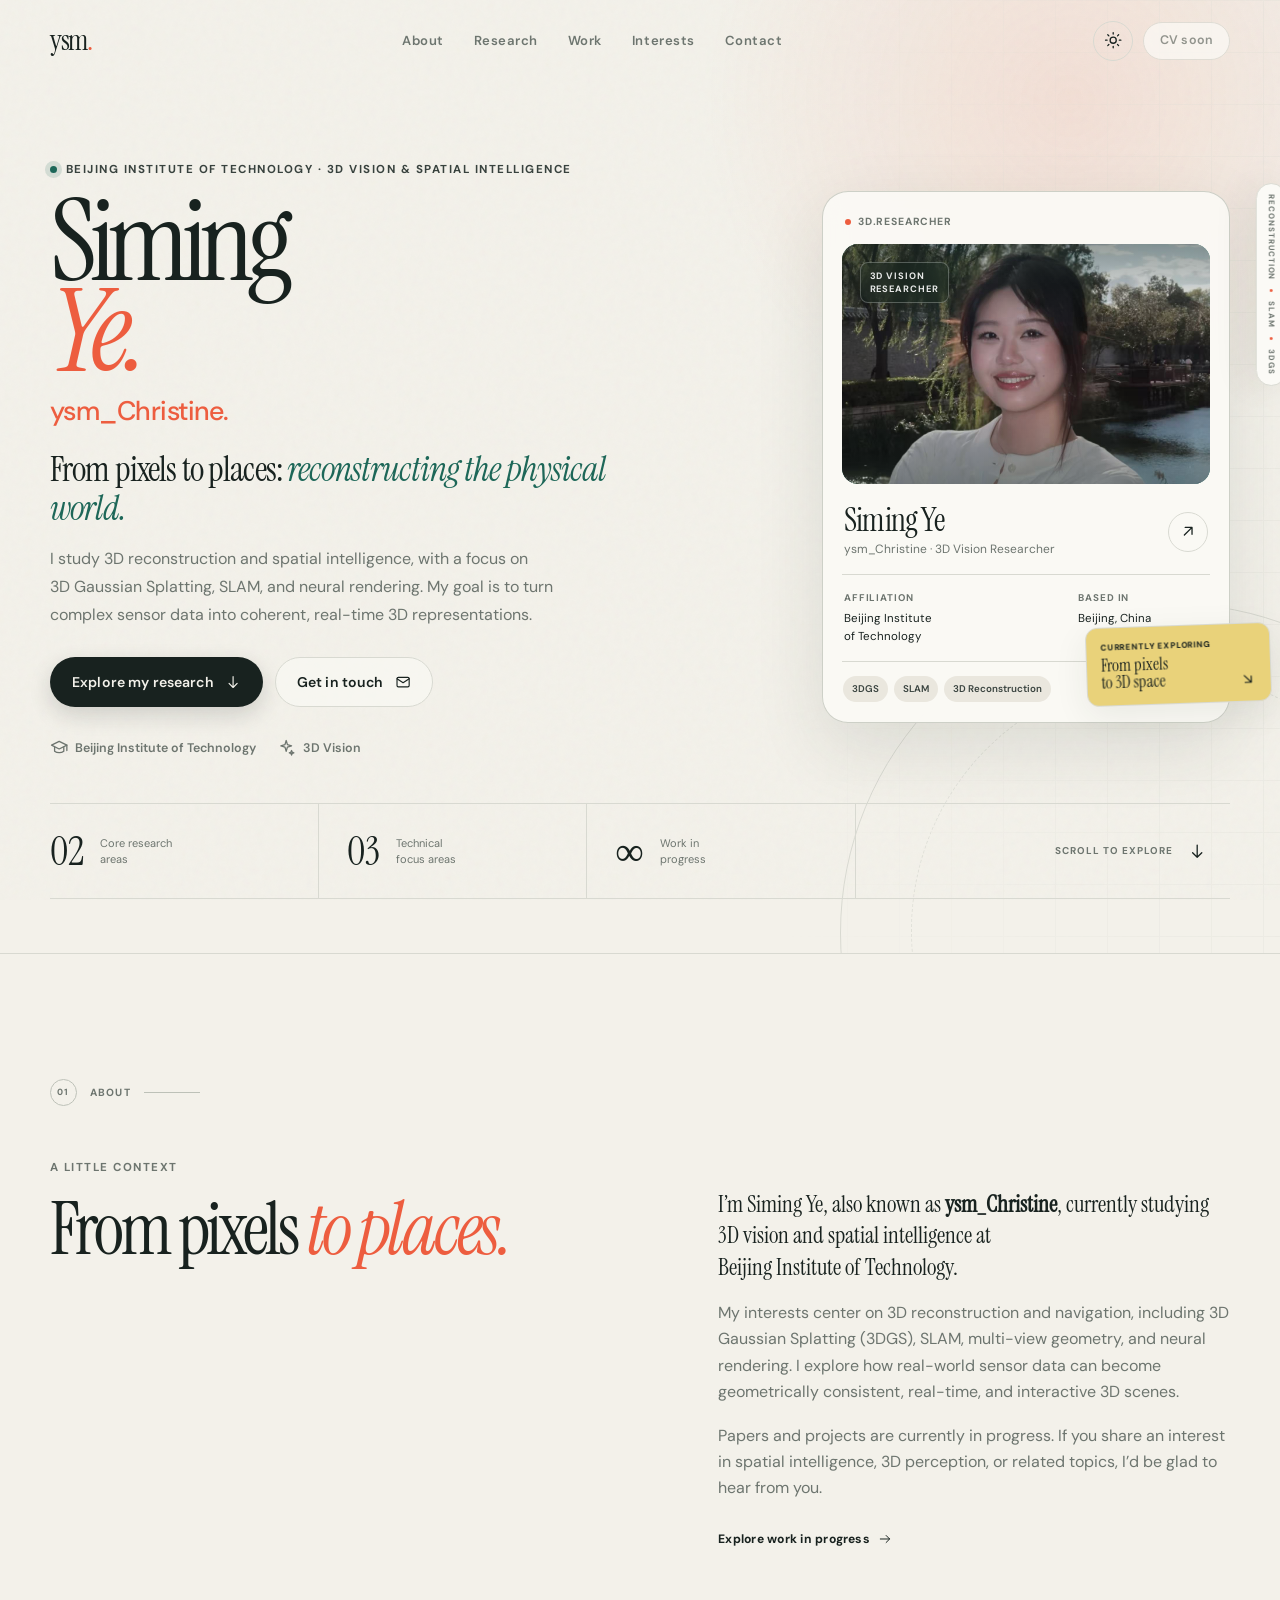
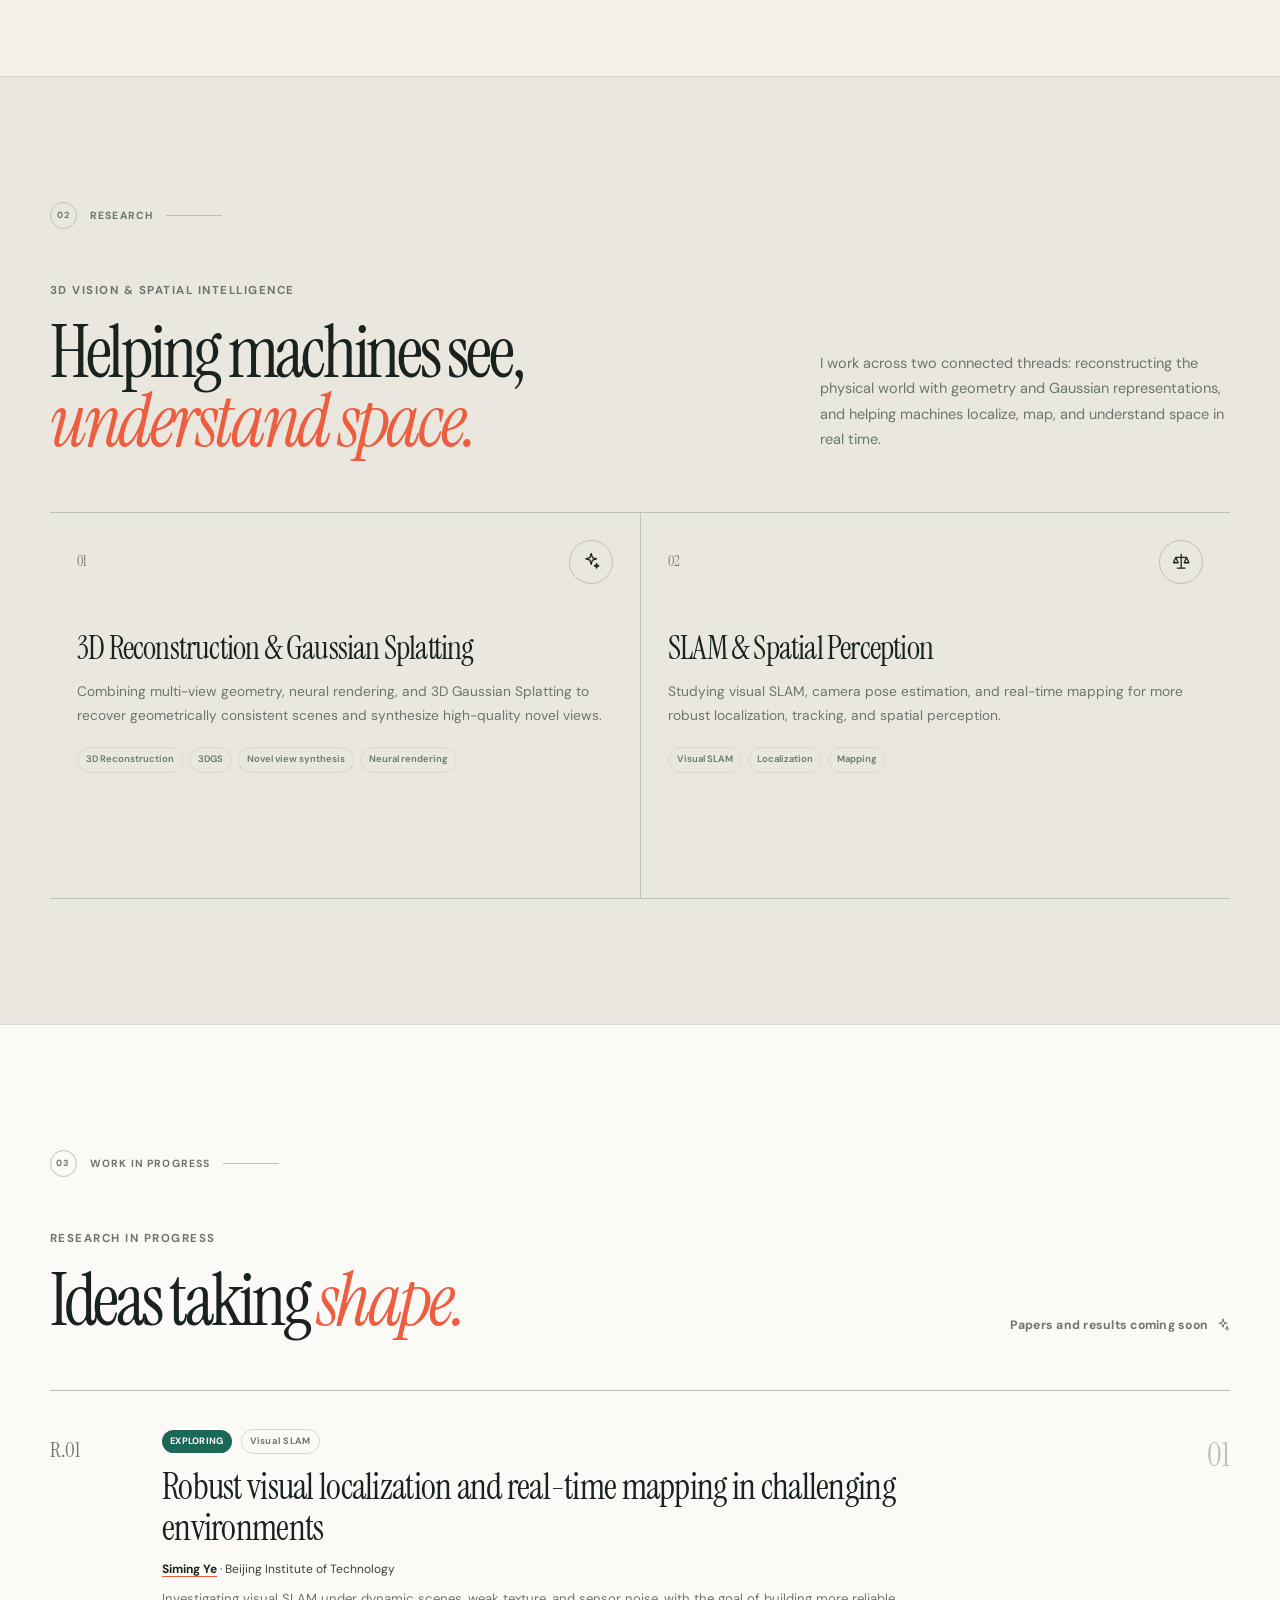
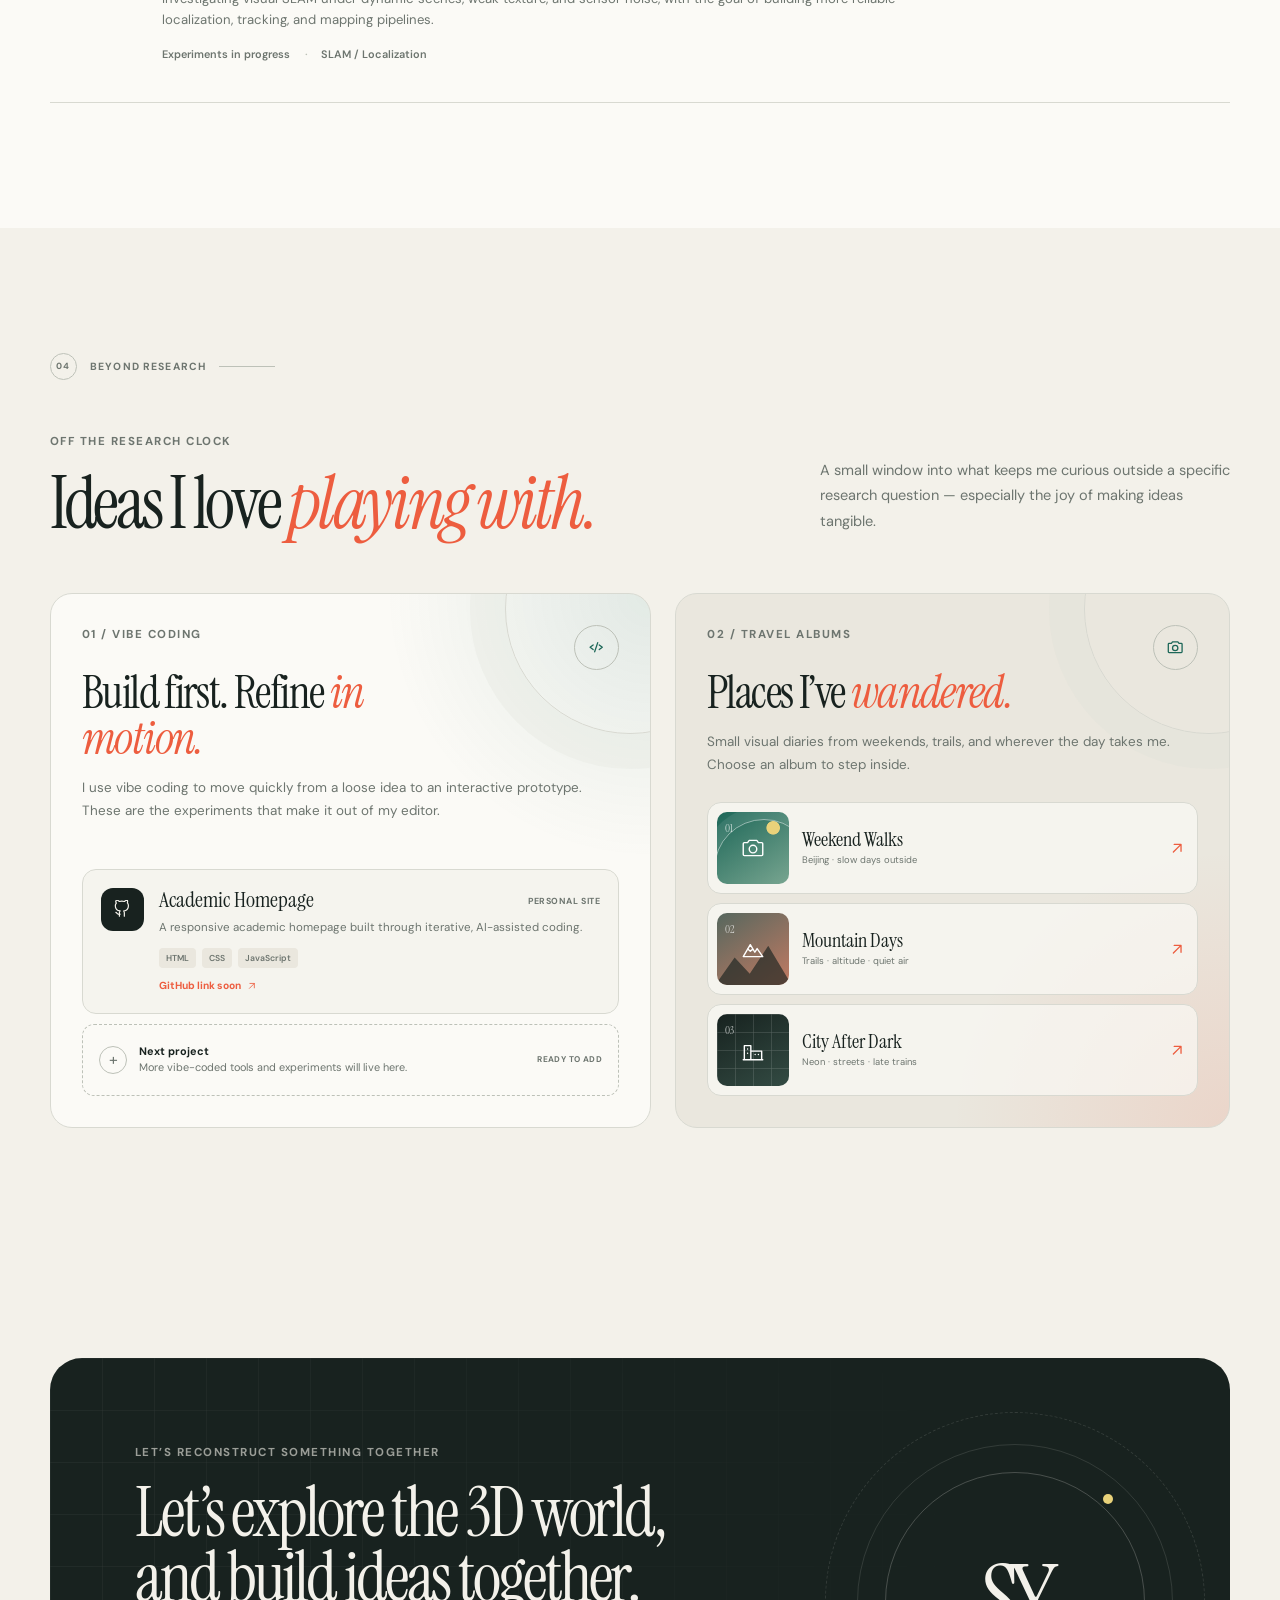
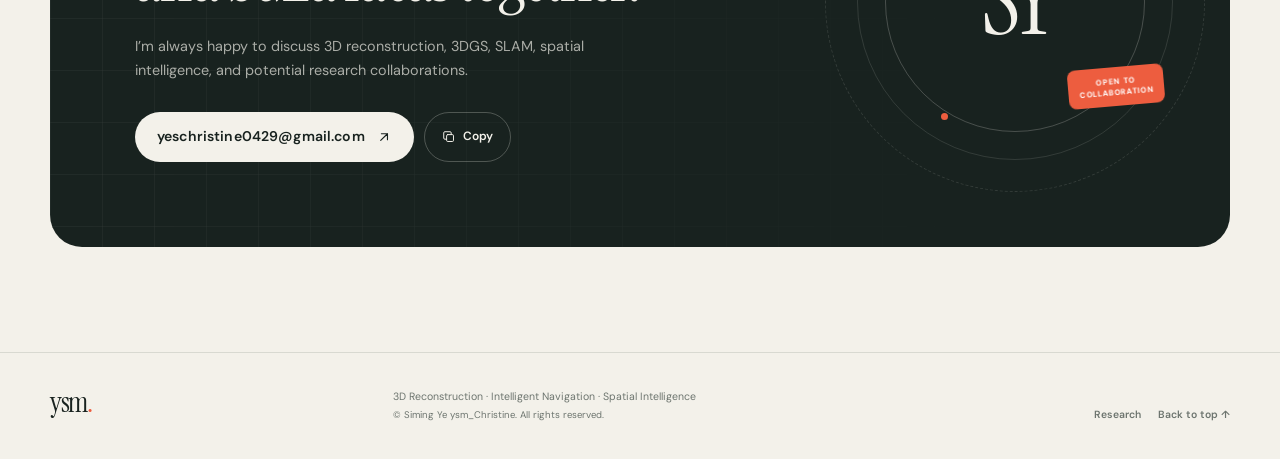
==== index.html @ 1ee7701d "Add files via upload Initial academic homepage" ====
<!doctype html>
<html lang="en">
  <head>
    <meta charset="UTF-8" />
    <meta name="viewport" content="width=device-width, initial-scale=1.0" />
    <meta
      name="description"
      content="Siming Ye (ysm_Christine) is a researcher at Beijing Institute of Technology working on 3D reconstruction, 3D Gaussian Splatting, SLAM, and spatial intelligence."
    />
    <meta name="theme-color" content="#f3f1ea" />
    <title>Siming Ye — 3D Reconstruction · 3DGS · SLAM</title>

    <link rel="icon" href="favicon.svg" type="image/svg+xml" />
    <link rel="preconnect" href="https://fonts.googleapis.com" />
    <link rel="preconnect" href="https://fonts.gstatic.com" crossorigin />
    <link
      href="https://fonts.googleapis.com/css2?family=DM+Sans:wght@400;500;600;700&family=Instrument+Serif:ital@0;1&display=swap"
      rel="stylesheet"
    />
    <link rel="stylesheet" href="styles.css?v=17" />

    <script>
      (() => {
        document.documentElement.classList.add("js");
        const saved = localStorage.getItem("theme");
        const preferred = window.matchMedia("(prefers-color-scheme: dark)").matches ? "dark" : "light";
        document.documentElement.dataset.theme = saved || preferred;
      })();
    </script>
  </head>

  <body>
    <a class="skip-link" href="#main">Skip to content</a>

    <header class="site-header" data-header>
      <div class="container nav-wrap">
        <a class="wordmark" href="#top" aria-label="Siming Ye, back to top">
          <span>ysm</span><i>.</i>
        </a>

        <nav class="site-nav" id="site-nav" aria-label="Primary navigation">
          <a href="#about">About</a>
          <a href="#research">Research</a>
          <a href="#publications">Work</a>
          <a href="#projects">Interests</a>
          <a href="#contact">Contact</a>
        </nav>

        <div class="nav-actions">
          <button class="icon-button theme-toggle" type="button" aria-label="Switch to dark mode" title="Toggle color theme">
            <svg class="icon sun-icon" aria-hidden="true"><use href="#icon-sun"></use></svg>
            <svg class="icon moon-icon" aria-hidden="true"><use href="#icon-moon"></use></svg>
          </button>
          <span class="button button-small cv-button is-disabled" title="CV will be available soon">
            CV soon
          </span>
          <button
            class="icon-button menu-toggle"
            type="button"
            aria-label="Open menu"
            aria-expanded="false"
            aria-controls="site-nav"
          >
            <svg class="icon menu-icon" aria-hidden="true"><use href="#icon-menu"></use></svg>
            <svg class="icon close-icon" aria-hidden="true"><use href="#icon-close"></use></svg>
          </button>
        </div>
      </div>
    </header>

    <main id="main">
      <section class="hero" id="top">
        <div class="hero-orbit hero-orbit-one" aria-hidden="true"></div>
        <div class="hero-orbit hero-orbit-two" aria-hidden="true"></div>

        <div class="container hero-grid">
          <div class="hero-copy">
            <p class="eyebrow hero-eyebrow">
              <span class="status-dot" aria-hidden="true"></span>
              Beijing Institute of Technology · 3D Vision & Spatial Intelligence
            </p>

            <h1 class="hero-title">
              <span>Siming</span>
              <em>Ye.</em>
              <span class="hero-handle">ysm_Christine.</span>
            </h1>

            <p class="hero-tagline">
              From pixels to places: <em>reconstructing the physical world.</em>
            </p>

            <p class="hero-intro">
              I study 3D reconstruction and spatial intelligence, with a focus on
              <span class="no-break">3D Gaussian Splatting</span>, SLAM, and neural rendering.
              My goal is to turn complex sensor data into coherent, real-time 3D representations.
            </p>

            <div class="hero-actions">
              <a class="button button-primary" href="#research">
                Explore my research
                <svg class="icon" aria-hidden="true"><use href="#icon-arrow-down"></use></svg>
              </a>
              <a class="button button-secondary" href="#contact">
                Get in touch
                <svg class="icon" aria-hidden="true"><use href="#icon-mail"></use></svg>
              </a>
            </div>

            <div class="social-row" aria-label="Affiliation and research focus">
              <span class="social-note">
                <svg class="icon" aria-hidden="true"><use href="#icon-scholar"></use></svg>
                Beijing Institute of Technology
              </span>
              <span class="social-note">
                <svg class="icon" aria-hidden="true"><use href="#icon-spark"></use></svg>
                3D Vision
              </span>
            </div>
          </div>

          <div class="profile-stage" data-tilt>
            <div class="profile-card">
              <div class="card-topline">
                <span><i class="live-dot"></i> 3d.researcher</span>
              </div>

              <div class="portrait portrait-photo">
                <img src="assets/ysming-profile.jpg" alt="Portrait of Siming Ye" width="1280" height="1280" />
                <span class="portrait-note">3D vision<br />researcher</span>
              </div>

              <div class="profile-name">
                <div>
                  <h2>Siming Ye</h2>
                  <p>ysm_Christine · 3D Vision Researcher</p>
                </div>
                <a class="round-link" href="#contact" aria-label="Go to the contact section">
                  <svg class="icon" aria-hidden="true"><use href="#icon-arrow-up-right"></use></svg>
                </a>
              </div>

              <dl class="profile-details">
                <div>
                  <dt>Affiliation</dt>
                  <dd>Beijing Institute<br />of Technology</dd>
                </div>
                <div>
                  <dt>Based in</dt>
                  <dd>Beijing, China</dd>
                </div>
              </dl>

              <div class="profile-tags" aria-label="Research interests">
                <span>3DGS</span>
                <span>SLAM</span>
                <span>3D Reconstruction</span>
              </div>
            </div>

            <div class="profile-decoration" aria-hidden="true">
              <span>RECONSTRUCTION</span>
              <i></i>
              <span>SLAM</span>
              <i></i>
              <span>3DGS</span>
            </div>

            <div class="floating-note" aria-hidden="true">
              <span>Currently exploring</span>
              <strong>From pixels<br />to 3D space</strong>
              <svg class="icon"><use href="#icon-arrow-down-right"></use></svg>
            </div>
          </div>
        </div>

        <div class="container stats-wrap reveal">
          <div class="stats">
            <div class="stat">
              <strong>02</strong>
              <span>Core research<br />areas</span>
            </div>
            <div class="stat">
              <strong>03</strong>
              <span>Technical<br />focus areas</span>
            </div>
            <div class="stat">
              <strong>∞</strong>
              <span>Work in<br />progress</span>
            </div>
            <div class="stat stat-scroll">
              <span>Scroll to explore</span>
              <svg class="icon" aria-hidden="true"><use href="#icon-arrow-down"></use></svg>
            </div>
          </div>
        </div>
      </section>

      <section class="section about-section" id="about">
        <div class="container">
          <div class="section-kicker reveal">
            <span>01</span>
            <span>About</span>
          </div>

          <div class="about-grid">
            <div class="about-heading reveal">
              <p class="eyebrow">A little context</p>
              <h2>
                From pixels
                <em>to places.</em>
              </h2>
            </div>

            <div class="about-copy reveal">
              <p class="lead">
                I’m Siming Ye, also known as <strong>ysm_Christine</strong>, currently studying
                3D vision and spatial intelligence at <span class="no-break">Beijing Institute of Technology</span>.
              </p>
              <p>
                My interests center on 3D reconstruction and navigation, including 3D Gaussian
                Splatting (3DGS), SLAM, multi-view geometry, and neural rendering. I explore how
                real-world sensor data can become geometrically consistent, real-time, and
                interactive 3D scenes.
              </p>
              <p>
                Papers and projects are currently in progress. If you share an interest in spatial
                intelligence, 3D perception, or related topics, I’d be glad to hear from you.
              </p>
              <a class="text-link" href="#publications">
                Explore work in progress
                <svg class="icon" aria-hidden="true"><use href="#icon-arrow-right"></use></svg>
              </a>
            </div>
          </div>
        </div>
      </section>

      <section class="section research-section" id="research">
        <div class="container">
          <div class="section-kicker reveal">
            <span>02</span>
            <span>Research</span>
          </div>

          <div class="section-heading reveal">
            <div>
              <p class="eyebrow">3D vision & spatial intelligence</p>
              <h2>Helping machines see, <em>understand space.</em></h2>
            </div>
            <p>
              I work across two connected threads: reconstructing the physical world with
              geometry and Gaussian representations, and helping machines localize, map, and
              understand space in real time.
            </p>
          </div>

          <div class="research-grid">
            <article class="research-card reveal">
              <div class="research-card-top">
                <span class="research-index">01</span>
                <span class="card-icon">
                  <svg class="icon" aria-hidden="true"><use href="#icon-spark"></use></svg>
                </span>
              </div>
              <h3>3D Reconstruction & Gaussian Splatting</h3>
              <p>
                Combining multi-view geometry, neural rendering, and 3D Gaussian Splatting to
                recover geometrically consistent scenes and synthesize high-quality novel views.
              </p>
              <ul class="topic-list">
                <li>3D Reconstruction</li>
                <li>3DGS</li>
                <li>Novel view synthesis</li>
                <li>Neural rendering</li>
              </ul>
              <a href="#publications" class="card-arrow" aria-label="View reconstruction research in progress">
                <svg class="icon" aria-hidden="true"><use href="#icon-arrow-up-right"></use></svg>
              </a>
            </article>

            <article class="research-card reveal">
              <div class="research-card-top">
                <span class="research-index">02</span>
                <span class="card-icon">
                  <svg class="icon" aria-hidden="true"><use href="#icon-scale"></use></svg>
                </span>
              </div>
              <h3>SLAM & Spatial Perception</h3>
              <p>
                Studying visual SLAM, camera pose estimation, and real-time mapping for more
                robust localization, tracking, and spatial perception.
              </p>
              <ul class="topic-list">
                <li>Visual SLAM</li>
                <li>Localization</li>
                <li>Mapping</li>
              </ul>
              <a href="#publications" class="card-arrow" aria-label="View SLAM research in progress">
                <svg class="icon" aria-hidden="true"><use href="#icon-arrow-up-right"></use></svg>
              </a>
            </article>

          </div>
        </div>
      </section>

      <section class="section publication-section" id="publications">
        <div class="container">
          <div class="section-kicker reveal">
            <span>03</span>
            <span>Work in progress</span>
          </div>

          <div class="section-heading align-end reveal">
            <div>
              <p class="eyebrow">Research in progress</p>
              <h2>Ideas taking <em>shape.</em></h2>
            </div>
            <span class="text-link is-pending">
              Papers and results coming soon
              <svg class="icon" aria-hidden="true"><use href="#icon-spark"></use></svg>
            </span>
          </div>

          <div class="publication-list">
            <article class="publication reveal">
              <div class="pub-year">R.01</div>
              <div class="pub-body">
                <div class="pub-topline">
                  <span class="pub-venue">EXPLORING</span>
                  <span class="pub-type">Visual SLAM</span>
                </div>
                <h3>Robust visual localization and real-time mapping in challenging environments</h3>
                <p class="pub-authors">
                  <strong>Siming Ye</strong> · Beijing Institute of Technology
                </p>
                <p class="pub-summary">
                  Investigating visual SLAM under dynamic scenes, weak texture, and sensor noise,
                  with the goal of building more reliable localization, tracking, and mapping
                  pipelines.
                </p>
                <div class="pub-links">
                  <span>Experiments in progress</span>
                  <span>SLAM / Localization</span>
                </div>
              </div>
              <div class="pub-number">01</div>
            </article>
          </div>
        </div>
      </section>

      <section class="section projects-section" id="projects">
        <div class="container">
          <div class="section-kicker reveal">
            <span>04</span>
            <span>Beyond research</span>
          </div>

          <div class="section-heading reveal">
            <div>
              <p class="eyebrow">Off the research clock</p>
              <h2>Ideas I love <em>playing with.</em></h2>
            </div>
            <p>
              A small window into what keeps me curious outside a specific research question —
              especially the joy of making ideas tangible.
            </p>
          </div>

          <div class="interests-showcase">
            <section class="interest-panel vibe-panel reveal" aria-labelledby="vibe-title">
              <div class="interest-panel-head">
                <div>
                  <p class="eyebrow">01 / Vibe coding</p>
                  <h3 id="vibe-title">Build first. Refine <em>in motion.</em></h3>
                </div>
                <span class="panel-icon">
                  <svg class="icon" aria-hidden="true"><use href="#icon-code"></use></svg>
                </span>
              </div>
              <p class="interest-panel-intro">
                I use vibe coding to move quickly from a loose idea to an interactive prototype.
                These are the experiments that make it out of my editor.
              </p>

              <div class="repo-list">
                <article class="repo-card">
                  <span class="repo-icon">
                    <svg class="icon" aria-hidden="true"><use href="#icon-github"></use></svg>
                  </span>
                  <div class="repo-copy">
                    <div class="repo-title-row">
                      <h4>Academic Homepage</h4>
                      <span>Personal site</span>
                    </div>
                    <p>A responsive academic homepage built through iterative, AI-assisted coding.</p>
                    <div class="repo-meta">
                      <span>HTML</span>
                      <span>CSS</span>
                      <span>JavaScript</span>
                    </div>
                  </div>
                  <!-- Replace this status with an <a href="https://github.com/...">View repository</a> when the repo is public. -->
                  <span class="repo-action is-pending">
                    GitHub link soon
                    <svg class="icon" aria-hidden="true"><use href="#icon-arrow-up-right"></use></svg>
                  </span>
                </article>

                <div class="repo-placeholder">
                  <span class="repo-plus" aria-hidden="true">+</span>
                  <p>
                    <strong>Next project</strong>
                    More vibe-coded tools and experiments will live here.
                  </p>
                  <span>Ready to add</span>
                </div>
              </div>
            </section>

            <section class="interest-panel albums-panel reveal" aria-labelledby="albums-title">
              <div class="interest-panel-head">
                <div>
                  <p class="eyebrow">02 / Travel albums</p>
                  <h3 id="albums-title">Places I’ve <em>wandered.</em></h3>
                </div>
                <span class="panel-icon">
                  <svg class="icon" aria-hidden="true"><use href="#icon-camera"></use></svg>
                </span>
              </div>
              <p class="interest-panel-intro">
                Small visual diaries from weekends, trails, and wherever the day takes me.
                Choose an album to step inside.
              </p>

              <div class="album-list">
                <a class="album-tile" href="albums/weekend-walks.html" aria-label="Open the Weekend Walks photo album">
                  <span class="album-cover album-cover-walks" aria-hidden="true">
                    <i>01</i>
                    <svg class="icon"><use href="#icon-camera"></use></svg>
                  </span>
                  <span class="album-info">
                    <strong>Weekend Walks</strong>
                    <small>Beijing · slow days outside</small>
                  </span>
                  <svg class="icon album-arrow" aria-hidden="true"><use href="#icon-arrow-up-right"></use></svg>
                </a>

                <a class="album-tile" href="albums/mountain-days.html" aria-label="Open the Mountain Days photo album">
                  <span class="album-cover album-cover-mountains" aria-hidden="true">
                    <i>02</i>
                    <svg class="icon"><use href="#icon-mountain"></use></svg>
                  </span>
                  <span class="album-info">
                    <strong>Mountain Days</strong>
                    <small>Trails · altitude · quiet air</small>
                  </span>
                  <svg class="icon album-arrow" aria-hidden="true"><use href="#icon-arrow-up-right"></use></svg>
                </a>

                <a class="album-tile" href="albums/city-after-dark.html" aria-label="Open the City After Dark photo album">
                  <span class="album-cover album-cover-city" aria-hidden="true">
                    <i>03</i>
                    <svg class="icon"><use href="#icon-city"></use></svg>
                  </span>
                  <span class="album-info">
                    <strong>City After Dark</strong>
                    <small>Neon · streets · late trains</small>
                  </span>
                  <svg class="icon album-arrow" aria-hidden="true"><use href="#icon-arrow-up-right"></use></svg>
                </a>
              </div>
            </section>
          </div>

        </div>
      </section>

      <section class="contact-section" id="contact">
        <div class="container">
          <div class="contact-card reveal">
            <div class="contact-copy">
              <p class="eyebrow">Let’s reconstruct something together</p>
              <h2>Let’s explore the 3D world,<br />and build ideas together.</h2>
              <p>
                I’m always happy to discuss 3D reconstruction, 3DGS, SLAM, spatial intelligence,
                and potential research collaborations.
              </p>
              <div class="contact-actions">
                <a class="button button-light" href="mailto:yeschristine0429@gmail.com">
                  yeschristine0429@gmail.com
                  <svg class="icon"><use href="#icon-arrow-up-right"></use></svg>
                </a>
                <button class="copy-button" type="button" data-copy="yeschristine0429@gmail.com">
                  <svg class="icon" aria-hidden="true"><use href="#icon-copy"></use></svg>
                  <span>Copy</span>
                </button>
              </div>
            </div>
            <div class="contact-visual" aria-hidden="true">
              <div class="contact-ring ring-one"></div>
              <div class="contact-ring ring-two"></div>
              <div class="contact-dot dot-one"></div>
              <div class="contact-dot dot-two"></div>
              <span>SY</span>
              <small>OPEN TO<br />COLLABORATION</small>
            </div>
          </div>
        </div>
      </section>
    </main>

    <footer class="site-footer">
      <div class="container footer-grid">
        <a class="wordmark footer-wordmark" href="#top" aria-label="Back to top">
          <span>ysm</span><i>.</i>
        </a>
        <p>
          3D Reconstruction · Intelligent Navigation · Spatial Intelligence<br />
          <span>© Siming Ye ysm_Christine. All rights reserved.</span>
        </p>
        <div class="footer-links">
          <a href="#research">Research</a>
          <a href="#top">Back to top ↑</a>
        </div>
      </div>
    </footer>

    <svg class="svg-sprite" xmlns="http://www.w3.org/2000/svg" aria-hidden="true">
      <symbol id="icon-arrow-up-right" viewBox="0 0 24 24">
        <path d="M7 17 17 7M8 7h9v9" />
      </symbol>
      <symbol id="icon-arrow-down" viewBox="0 0 24 24">
        <path d="M12 4v16m-6-6 6 6 6-6" />
      </symbol>
      <symbol id="icon-arrow-down-right" viewBox="0 0 24 24">
        <path d="M7 7 17 17M17 8v9H8" />
      </symbol>
      <symbol id="icon-arrow-right" viewBox="0 0 24 24">
        <path d="M4 12h16m-6-6 6 6-6 6" />
      </symbol>
      <symbol id="icon-mail" viewBox="0 0 24 24">
        <rect x="3" y="5" width="18" height="14" rx="2" />
        <path d="m3 7 9 6 9-6" />
      </symbol>
      <symbol id="icon-sun" viewBox="0 0 24 24">
        <circle cx="12" cy="12" r="4" />
        <path d="M12 2v2m0 16v2M4.93 4.93l1.42 1.42m11.3 11.3 1.42 1.42M2 12h2m16 0h2M4.93 19.07l1.42-1.42m11.3-11.3 1.42-1.42" />
      </symbol>
      <symbol id="icon-moon" viewBox="0 0 24 24">
        <path d="M20.2 15.2A8.5 8.5 0 0 1 8.8 3.8 8.5 8.5 0 1 0 20.2 15.2Z" />
      </symbol>
      <symbol id="icon-menu" viewBox="0 0 24 24">
        <path d="M4 7h16M4 12h16M4 17h16" />
      </symbol>
      <symbol id="icon-close" viewBox="0 0 24 24">
        <path d="m6 6 12 12M18 6 6 18" />
      </symbol>
      <symbol id="icon-scholar" viewBox="0 0 24 24">
        <path d="m2 8 10-5 10 5-10 5L2 8Z" />
        <path d="M6 10.6V16c3.2 2.5 8.8 2.5 12 0v-5.4M22 8v7" />
      </symbol>
      <symbol id="icon-github" viewBox="0 0 24 24">
        <path d="M15 22v-4a4.8 4.8 0 0 0-1-3.5c3.3-.4 6.8-1.6 6.8-7.4a5.8 5.8 0 0 0-1.5-4 5.4 5.4 0 0 0-.1-4S17.8-1.3 15 1a13.4 13.4 0 0 0-7 0C5.2-1.3 3.8-.8 3.8-.8s-1.9 1.6-.1 4A5.8 5.8 0 0 0 2.2 7c0 5.8 3.5 7 6.8 7.4A4.8 4.8 0 0 0 8 18v4" transform="translate(1 1) scale(.92)" />
        <path d="M9 19c-4.3 1.4-4.3-2.1-6-2.5" transform="translate(1 1) scale(.92)" />
      </symbol>
      <symbol id="icon-orcid" viewBox="0 0 24 24">
        <circle cx="12" cy="12" r="9" />
        <path d="M7.5 9v6M7.5 6.5v.1M11 9v6m0-6h2.2a3 3 0 0 1 0 6H11" />
      </symbol>
      <symbol id="icon-linkedin" viewBox="0 0 24 24">
        <rect x="3" y="3" width="18" height="18" rx="2" />
        <path d="M8 10v7m0-10v.1M12 17v-4a3 3 0 0 1 6 0v4m-6-7v7" />
      </symbol>
      <symbol id="icon-spark" viewBox="0 0 24 24">
        <path d="m12 2 1.6 5.4L19 9l-5.4 1.6L12 16l-1.6-5.4L5 9l5.4-1.6L12 2Z" />
        <path d="m19 15 .8 2.2L22 18l-2.2.8L19 21l-.8-2.2L16 18l2.2-.8L19 15Z" />
      </symbol>
      <symbol id="icon-scale" viewBox="0 0 24 24">
        <path d="M12 3v18M7 21h10M5 7h14M5 7l-3 7h6L5 7Zm14 0-3 7h6l-3-7Z" />
      </symbol>
      <symbol id="icon-chart" viewBox="0 0 24 24">
        <path d="M3 21h18M5 17V9m5 8V4m5 13v-6m5 6V7" />
      </symbol>
      <symbol id="icon-database" viewBox="0 0 24 24">
        <ellipse cx="12" cy="5" rx="8" ry="3" />
        <path d="M4 5v7c0 1.7 3.6 3 8 3s8-1.3 8-3V5M4 12v7c0 1.7 3.6 3 8 3s8-1.3 8-3v-7" />
      </symbol>
      <symbol id="icon-play" viewBox="0 0 24 24">
        <circle cx="12" cy="12" r="9" />
        <path d="m10 8 6 4-6 4V8Z" />
      </symbol>
      <symbol id="icon-copy" viewBox="0 0 24 24">
        <rect x="8" y="8" width="12" height="12" rx="2" />
        <path d="M16 8V5a2 2 0 0 0-2-2H5a2 2 0 0 0-2 2v9a2 2 0 0 0 2 2h3" />
      </symbol>
      <symbol id="icon-code" viewBox="0 0 24 24">
        <path d="m8 9-4 3 4 3m8-6 4 3-4 3m-2-9-4 12" />
      </symbol>
      <symbol id="icon-camera" viewBox="0 0 24 24">
        <path d="M4 7h3l1.5-2h7L17 7h3a1 1 0 0 1 1 1v10a1 1 0 0 1-1 1H4a1 1 0 0 1-1-1V8a1 1 0 0 1 1-1Z" />
        <circle cx="12" cy="13" r="3.5" />
      </symbol>
      <symbol id="icon-mountain" viewBox="0 0 24 24">
        <path d="m3 19 6.5-11 4.2 7 2.1-3.4L21 19H3Z" />
        <path d="m7.2 12 2.3 2 2.2-1.7" />
      </symbol>
      <symbol id="icon-city" viewBox="0 0 24 24">
        <path d="M4 21V8h6v13m0-8h10v8M7 11v.1M7 15v.1M14 16v.1M17 16v.1M3 21h18" />
      </symbol>
    </svg>

    <script src="script.js?v=17"></script>
  </body>
</html>
---- styles.css ----
/* =========================================================
  Siming Ye — Academic homepage
   Edit the design tokens below to quickly adjust the theme.
   ========================================================= */

:root {
  --bg: #f3f1ea;
  --bg-soft: #eae7de;
  --surface: #fbfaf6;
  --surface-raised: #ffffff;
  --ink: #18221f;
  --ink-soft: #38423e;
  --muted: #6d756f;
  --line: #d8d9d1;
  --line-strong: #bdc1b8;
  --accent: #ed5d3f;
  --accent-soft: #f7d8cf;
  --green: #1d6758;
  --green-soft: #cce2d9;
  --yellow: #e9d27a;
  --shadow: 0 24px 70px rgba(32, 46, 40, 0.11);
  --shadow-small: 0 10px 34px rgba(32, 46, 40, 0.08);
  --serif: "Instrument Serif", Georgia, "Times New Roman", serif;
  --sans: "DM Sans", -apple-system, BlinkMacSystemFont, "Segoe UI", sans-serif;
  --container: 1180px;
  --header-height: 82px;
  --radius: 22px;
  color-scheme: light;
}

:root[data-theme="dark"] {
  --bg: #111714;
  --bg-soft: #17201b;
  --surface: #18211c;
  --surface-raised: #1d2822;
  --ink: #eef1e9;
  --ink-soft: #c5cdc6;
  --muted: #94a097;
  --line: #303a33;
  --line-strong: #465249;
  --accent: #ff7a5f;
  --accent-soft: #44261f;
  --green: #72c7af;
  --green-soft: #193d32;
  --yellow: #ebd77e;
  --shadow: 0 24px 70px rgba(0, 0, 0, 0.28);
  --shadow-small: 0 10px 34px rgba(0, 0, 0, 0.2);
  color-scheme: dark;
}

*,
*::before,
*::after {
  box-sizing: border-box;
}

html {
  scroll-behavior: smooth;
  scroll-padding-top: calc(var(--header-height) + 28px);
}

body {
  margin: 0;
  background: var(--bg);
  color: var(--ink);
  font-family: var(--sans);
  font-size: 16px;
  line-height: 1.65;
  -webkit-font-smoothing: antialiased;
  text-rendering: optimizeLegibility;
  overflow-x: clip;
  transition: background-color 240ms ease, color 240ms ease;
}

body::before {
  content: "";
  position: fixed;
  inset: 0;
  z-index: -1;
  pointer-events: none;
  opacity: 0.42;
  background-image: url("data:image/svg+xml,%3Csvg viewBox='0 0 160 160' xmlns='http://www.w3.org/2000/svg'%3E%3Cfilter id='n'%3E%3CfeTurbulence type='fractalNoise' baseFrequency='.8' numOctaves='4' stitchTiles='stitch'/%3E%3C/filter%3E%3Crect width='100%25' height='100%25' filter='url(%23n)' opacity='.08'/%3E%3C/svg%3E");
}

::selection {
  background: var(--accent);
  color: #fff;
}

a {
  color: inherit;
  text-decoration: none;
}

button,
a {
  -webkit-tap-highlight-color: transparent;
}

button,
input {
  font: inherit;
}

button {
  color: inherit;
}

img,
svg {
  display: block;
}

.icon {
  width: 1.15em;
  height: 1.15em;
  fill: none;
  stroke: currentColor;
  stroke-width: 1.7;
  stroke-linecap: round;
  stroke-linejoin: round;
  flex: 0 0 auto;
}

.container {
  width: min(calc(100% - 48px), var(--container));
  margin-inline: auto;
}

.skip-link {
  position: fixed;
  top: 10px;
  left: 10px;
  z-index: 1000;
  padding: 10px 14px;
  border-radius: 8px;
  background: var(--ink);
  color: var(--bg);
  transform: translateY(-180%);
  transition: transform 180ms ease;
}

.skip-link:focus {
  transform: translateY(0);
}

.site-header {
  position: fixed;
  inset: 0 0 auto;
  z-index: 100;
  height: var(--header-height);
  border-bottom: 1px solid transparent;
  transition:
    background-color 220ms ease,
    border-color 220ms ease,
    backdrop-filter 220ms ease;
}

.site-header.is-scrolled {
  border-bottom-color: var(--line);
  background: color-mix(in srgb, var(--bg) 88%, transparent);
  backdrop-filter: blur(18px) saturate(1.25);
}

.nav-wrap {
  display: flex;
  align-items: center;
  justify-content: space-between;
  height: 100%;
}

.wordmark {
  display: inline-flex;
  align-items: baseline;
  font-family: var(--serif);
  font-size: 1.8rem;
  line-height: 1;
  letter-spacing: -0.05em;
}

.wordmark i {
  color: var(--accent);
  font-style: normal;
}

.site-nav {
  display: flex;
  align-items: center;
  gap: 30px;
}

.site-nav a {
  position: relative;
  color: var(--muted);
  font-size: 0.82rem;
  font-weight: 600;
  letter-spacing: 0.04em;
  transition: color 180ms ease;
}

.site-nav a::after {
  content: "";
  position: absolute;
  right: 0;
  bottom: -9px;
  left: 0;
  height: 1.5px;
  background: var(--accent);
  transform: scaleX(0);
  transform-origin: right;
  transition: transform 200ms ease;
}

.site-nav a:hover,
.site-nav a.is-active {
  color: var(--ink);
}

.site-nav a:hover::after,
.site-nav a.is-active::after {
  transform: scaleX(1);
  transform-origin: left;
}

.nav-actions {
  display: flex;
  align-items: center;
  gap: 10px;
}

.icon-button {
  display: grid;
  width: 40px;
  height: 40px;
  padding: 0;
  border: 1px solid var(--line);
  border-radius: 50%;
  background: transparent;
  place-items: center;
  cursor: pointer;
  transition:
    border-color 180ms ease,
    background-color 180ms ease,
    transform 180ms ease;
}

.icon-button:hover {
  border-color: var(--line-strong);
  background: var(--surface);
  transform: translateY(-1px);
}

.theme-toggle .moon-icon {
  display: none;
}

[data-theme="dark"] .theme-toggle .sun-icon {
  display: none;
}

[data-theme="dark"] .theme-toggle .moon-icon {
  display: block;
}

.menu-toggle {
  display: none;
}

.menu-toggle .close-icon {
  display: none;
}

.menu-toggle[aria-expanded="true"] .menu-icon {
  display: none;
}

.menu-toggle[aria-expanded="true"] .close-icon {
  display: block;
}

.button {
  display: inline-flex;
  align-items: center;
  justify-content: center;
  gap: 11px;
  min-height: 50px;
  padding: 0 21px;
  border: 1px solid transparent;
  border-radius: 999px;
  font-size: 0.88rem;
  font-weight: 600;
  letter-spacing: 0.01em;
  transition:
    transform 180ms ease,
    box-shadow 180ms ease,
    background-color 180ms ease,
    color 180ms ease,
    border-color 180ms ease;
}

.button:hover {
  transform: translateY(-2px);
}

.button-small {
  min-height: 38px;
  padding: 0 16px;
  border-color: var(--line);
  background: var(--surface);
  font-size: 0.78rem;
}

.cv-button.is-disabled {
  color: var(--muted);
  cursor: default;
  opacity: 0.72;
}

.cv-button.is-disabled:hover {
  transform: none;
}

.button-primary {
  background: var(--ink);
  color: var(--bg);
  box-shadow: 0 8px 22px rgba(24, 34, 31, 0.16);
}

.button-primary:hover {
  box-shadow: 0 12px 28px rgba(24, 34, 31, 0.22);
}

.button-secondary {
  border-color: var(--line);
  background: color-mix(in srgb, var(--surface) 60%, transparent);
}

.button-secondary:hover {
  border-color: var(--line-strong);
  background: var(--surface);
}

.hero {
  position: relative;
  min-height: 100vh;
  padding: 142px 0 54px;
  overflow: hidden;
}

.hero::before {
  content: "";
  position: absolute;
  top: -280px;
  right: -170px;
  width: 760px;
  height: 760px;
  border-radius: 50%;
  background: radial-gradient(circle, color-mix(in srgb, var(--accent) 12%, transparent), transparent 68%);
  pointer-events: none;
}

.hero::after {
  content: "";
  position: absolute;
  top: 0;
  right: 0;
  width: 46%;
  height: 100%;
  opacity: 0.25;
  background-image:
    linear-gradient(var(--line) 1px, transparent 1px),
    linear-gradient(90deg, var(--line) 1px, transparent 1px);
  background-size: 52px 52px;
  mask-image: linear-gradient(to left, #000, transparent 84%);
  pointer-events: none;
}

.hero-grid {
  position: relative;
  z-index: 2;
  display: grid;
  grid-template-columns: minmax(0, 1.18fr) minmax(360px, 0.82fr);
  align-items: center;
  gap: clamp(48px, 7vw, 100px);
  min-height: 630px;
}

.hero-copy {
  position: relative;
  z-index: 2;
}

.eyebrow {
  margin: 0 0 18px;
  color: var(--muted);
  font-size: 0.72rem;
  font-weight: 700;
  letter-spacing: 0.13em;
  text-transform: uppercase;
}

.hero-eyebrow {
  display: inline-flex;
  align-items: center;
  gap: 9px;
  color: var(--ink-soft);
}

.status-dot {
  width: 7px;
  height: 7px;
  border-radius: 50%;
  background: var(--green);
  box-shadow: 0 0 0 5px color-mix(in srgb, var(--green) 14%, transparent);
  animation: pulse 2.6s ease-in-out infinite;
}

@keyframes pulse {
  0%,
  100% {
    box-shadow: 0 0 0 4px color-mix(in srgb, var(--green) 14%, transparent);
  }
  50% {
    box-shadow: 0 0 0 7px color-mix(in srgb, var(--green) 4%, transparent);
  }
}

h1,
h2,
h3,
p {
  margin-top: 0;
}

h1 {
  margin-bottom: 25px;
  font-family: var(--serif);
  font-size: clamp(5.2rem, 9vw, 8.5rem);
  font-weight: 400;
  line-height: 0.78;
  letter-spacing: -0.065em;
}

h1 em {
  color: var(--accent);
  font-weight: 400;
}

.hero-title {
  display: flex;
  flex-direction: column;
  align-items: flex-start;
}

.hero-title > span {
  display: block;
}

.hero-handle {
  margin-top: 21px;
  color: var(--accent);
  font-family: var(--sans);
  font-size: clamp(1.2rem, 2.1vw, 1.8rem);
  font-weight: 500;
  line-height: 1;
  letter-spacing: -0.02em;
}

.title-period {
  color: var(--accent);
}

.hero-tagline {
  max-width: 580px;
  margin-bottom: 16px;
  font-family: var(--serif);
  font-size: clamp(1.55rem, 2.7vw, 2.25rem);
  line-height: 1.15;
  letter-spacing: -0.025em;
}

.hero-tagline em {
  color: var(--green);
  font-weight: 400;
}

.hero-intro {
  max-width: 540px;
  margin-bottom: 28px;
  color: var(--muted);
  font-size: 1rem;
  line-height: 1.75;
}

.hero-actions {
  display: flex;
  flex-wrap: wrap;
  gap: 12px;
  margin-bottom: 31px;
}

.social-row {
  display: flex;
  flex-wrap: wrap;
  gap: 21px;
}

.social-row a {
  display: inline-flex;
  align-items: center;
  gap: 7px;
  color: var(--muted);
  font-size: 0.78rem;
  font-weight: 600;
  transition: color 160ms ease;
}

.social-row a:hover {
  color: var(--accent);
}

.social-note {
  display: inline-flex;
  align-items: center;
  gap: 7px;
  color: var(--muted);
  font-size: 0.78rem;
  font-weight: 600;
}

.social-row .icon {
  font-size: 1rem;
}

.profile-stage {
  --rx: 0deg;
  --ry: 0deg;
  position: relative;
  width: min(100%, 408px);
  margin-left: auto;
  perspective: 1000px;
}

.profile-card {
  position: relative;
  z-index: 2;
  padding: 19px;
  border: 1px solid color-mix(in srgb, var(--line-strong) 74%, transparent);
  border-radius: 26px;
  background: color-mix(in srgb, var(--surface) 91%, transparent);
  box-shadow: var(--shadow);
  backdrop-filter: blur(14px);
  transform: rotateX(var(--rx)) rotateY(var(--ry));
  transform-style: preserve-3d;
  transition: transform 160ms ease-out;
}

.card-topline {
  display: flex;
  align-items: center;
  justify-content: space-between;
  padding: 2px 3px 14px;
  color: var(--muted);
  font-size: 0.65rem;
  font-weight: 700;
  letter-spacing: 0.08em;
  text-transform: uppercase;
}

.card-topline span:first-child {
  display: flex;
  align-items: center;
  gap: 7px;
}

.live-dot {
  width: 6px;
  height: 6px;
  border-radius: 50%;
  background: var(--accent);
}

.portrait {
  --portrait-bg: #1d6758;
  --portrait-ink: #f7f3e9;
  position: relative;
  height: 240px;
  border-radius: 16px;
  background: var(--portrait-bg);
  overflow: hidden;
  isolation: isolate;
}

.portrait::before {
  content: "";
  position: absolute;
  inset: 0;
  opacity: 0.22;
  background:
    radial-gradient(circle at 25% 30%, var(--yellow) 0 18%, transparent 18.4%),
    linear-gradient(125deg, transparent 50%, color-mix(in srgb, var(--accent) 60%, transparent) 50.2% 72%, transparent 72.2%);
}

.portrait::after {
  content: "";
  position: absolute;
  right: -24px;
  bottom: -60px;
  width: 230px;
  height: 230px;
  border: 1px solid rgba(255, 255, 255, 0.3);
  border-radius: 50%;
  box-shadow:
    0 0 0 34px rgba(255, 255, 255, 0.05),
    0 0 0 68px rgba(255, 255, 255, 0.035);
}

.portrait-grid {
  position: absolute;
  inset: 0;
  opacity: 0.12;
  background-image:
    linear-gradient(rgba(255, 255, 255, 0.55) 1px, transparent 1px),
    linear-gradient(90deg, rgba(255, 255, 255, 0.55) 1px, transparent 1px);
  background-size: 32px 32px;
}

.portrait-circle {
  position: absolute;
  top: 28px;
  right: 33px;
  width: 105px;
  height: 105px;
  border: 1px solid rgba(255, 255, 255, 0.35);
  border-radius: 50%;
}

.portrait-initials {
  position: absolute;
  bottom: 20px;
  left: 22px;
  color: var(--portrait-ink);
  font-family: var(--serif);
  font-size: 7.6rem;
  line-height: 0.78;
  letter-spacing: -0.075em;
  transform: translateZ(32px);
}

.portrait-note {
  position: absolute;
  top: 22px;
  left: 22px;
  color: color-mix(in srgb, var(--portrait-ink) 78%, transparent);
  font-size: 0.58rem;
  font-weight: 700;
  line-height: 1.32;
  letter-spacing: 0.1em;
  text-transform: uppercase;
}

.portrait-photo {
  background: var(--portrait-bg);
}

.portrait-photo img {
  position: absolute;
  inset: 0;
  width: 100%;
  height: 100%;
  object-fit: cover;
  object-position: center 36%;
  filter: saturate(0.9) contrast(0.98);
  transform: scale(1.015);
  transition:
    transform 700ms cubic-bezier(0.22, 1, 0.36, 1),
    filter 300ms ease;
}

.profile-card:hover .portrait-photo img {
  filter: saturate(1) contrast(1);
  transform: scale(1.045);
}

.portrait-photo::before {
  z-index: 1;
  opacity: 1;
  background:
    linear-gradient(to bottom, rgba(9, 28, 22, 0.42), transparent 33%),
    linear-gradient(to top, rgba(9, 28, 22, 0.32), transparent 34%);
  pointer-events: none;
}

.portrait-photo::after {
  display: none;
}

.portrait-photo .portrait-note {
  top: 18px;
  left: 18px;
  z-index: 2;
  padding: 7px 9px;
  border: 1px solid rgba(255, 255, 255, 0.26);
  border-radius: 8px;
  background: rgba(14, 35, 28, 0.28);
  color: rgba(255, 255, 255, 0.9);
  backdrop-filter: blur(8px);
}

.profile-name {
  display: flex;
  align-items: center;
  justify-content: space-between;
  padding: 19px 2px 14px;
}

.profile-name h2 {
  margin-bottom: 2px;
  font-family: var(--serif);
  font-size: 2rem;
  font-weight: 400;
  line-height: 1.1;
  letter-spacing: -0.025em;
}

.profile-name p {
  margin-bottom: 0;
  color: var(--muted);
  font-size: 0.75rem;
}

.round-link {
  display: grid;
  width: 40px;
  height: 40px;
  border: 1px solid var(--line);
  border-radius: 50%;
  place-items: center;
  transition:
    background-color 180ms ease,
    color 180ms ease,
    transform 180ms ease;
}

.round-link:hover {
  background: var(--ink);
  color: var(--bg);
  transform: rotate(8deg);
}

.profile-details {
  display: grid;
  grid-template-columns: 1.25fr 0.75fr;
  gap: 18px;
  margin: 0;
  padding: 15px 2px;
  border-top: 1px solid var(--line);
  border-bottom: 1px solid var(--line);
}

.profile-details dt {
  margin-bottom: 4px;
  color: var(--muted);
  font-size: 0.61rem;
  font-weight: 700;
  letter-spacing: 0.09em;
  text-transform: uppercase;
}

.profile-details dd {
  margin: 0;
  font-size: 0.72rem;
  line-height: 1.55;
}

.profile-tags {
  display: flex;
  flex-wrap: wrap;
  gap: 6px;
  padding: 14px 1px 1px;
}

.profile-tags span {
  padding: 5px 9px;
  border-radius: 99px;
  background: var(--bg-soft);
  color: var(--ink-soft);
  font-size: 0.61rem;
  font-weight: 600;
}

.profile-decoration {
  position: absolute;
  top: 78px;
  right: -41px;
  z-index: 3;
  display: flex;
  align-items: center;
  gap: 9px;
  padding: 8px 10px;
  border: 1px solid var(--line);
  border-radius: 99px;
  background: var(--surface);
  color: var(--muted);
  font-size: 0.5rem;
  font-weight: 700;
  letter-spacing: 0.12em;
  box-shadow: var(--shadow-small);
  transform: rotate(90deg) translateX(50%);
  transform-origin: right center;
}

.profile-decoration i {
  width: 3px;
  height: 3px;
  border-radius: 50%;
  background: var(--accent);
}

.floating-note {
  position: absolute;
  right: -41px;
  bottom: 19px;
  z-index: 3;
  display: grid;
  grid-template-columns: 1fr auto;
  min-width: 185px;
  padding: 13px 14px;
  border: 1px solid var(--line);
  border-radius: 12px;
  background: var(--yellow);
  color: #1c241f;
  box-shadow: var(--shadow-small);
  transform: rotate(-2deg);
}

.floating-note span {
  grid-column: 1 / -1;
  margin-bottom: 2px;
  font-size: 0.52rem;
  font-weight: 800;
  letter-spacing: 0.1em;
  text-transform: uppercase;
}

.floating-note strong {
  font-family: var(--serif);
  font-size: 1.05rem;
  font-weight: 400;
  line-height: 1.05;
}

.floating-note .icon {
  align-self: end;
  font-size: 0.9rem;
}

.hero-orbit {
  position: absolute;
  z-index: 0;
  border: 1px solid var(--line);
  border-radius: 50%;
  pointer-events: none;
}

.hero-orbit-one {
  right: -220px;
  bottom: -310px;
  width: 660px;
  height: 660px;
}

.hero-orbit-two {
  right: -146px;
  bottom: -235px;
  width: 515px;
  height: 515px;
  border-style: dashed;
  opacity: 0.7;
}

.stats-wrap {
  position: relative;
  z-index: 2;
  margin-top: 31px;
}

.stats {
  display: grid;
  grid-template-columns: repeat(3, 1fr) 1.4fr;
  border-top: 1px solid var(--line);
  border-bottom: 1px solid var(--line);
}

.stat {
  display: flex;
  align-items: center;
  gap: 16px;
  min-height: 94px;
  padding: 18px 24px 18px 0;
}

.stat + .stat {
  padding-left: 28px;
  border-left: 1px solid var(--line);
}

.stat strong {
  font-family: var(--serif);
  font-size: 2.5rem;
  font-weight: 400;
  line-height: 1;
}

.stat span {
  color: var(--muted);
  font-size: 0.69rem;
  line-height: 1.45;
}

.stat-scroll {
  justify-content: flex-end;
  gap: 15px;
}

.stat-scroll span {
  font-size: 0.62rem;
  font-weight: 700;
  letter-spacing: 0.1em;
  text-transform: uppercase;
}

.stat-scroll .icon {
  font-size: 1rem;
  animation: nudge 2s ease-in-out infinite;
}

@keyframes nudge {
  50% {
    transform: translateY(5px);
  }
}

.section {
  padding: 125px 0;
}

.section-kicker {
  display: flex;
  align-items: center;
  gap: 13px;
  margin-bottom: 52px;
  color: var(--muted);
  font-size: 0.65rem;
  font-weight: 700;
  letter-spacing: 0.11em;
  text-transform: uppercase;
}

.section-kicker span:first-child {
  display: grid;
  width: 27px;
  height: 27px;
  border: 1px solid var(--line-strong);
  border-radius: 50%;
  place-items: center;
  font-size: 0.56rem;
}

.section-kicker::after {
  content: "";
  width: 56px;
  height: 1px;
  background: var(--line-strong);
}

.about-section {
  border-top: 1px solid var(--line);
}

.about-grid {
  display: grid;
  grid-template-columns: 1.05fr 0.95fr;
  gap: clamp(50px, 8vw, 120px);
}

.about-heading h2,
.section-heading h2,
.news-heading h2,
.contact-copy h2 {
  margin-bottom: 0;
  font-family: var(--serif);
  font-size: clamp(3.25rem, 5.7vw, 5.5rem);
  font-weight: 400;
  line-height: 0.95;
  letter-spacing: -0.045em;
}

.about-heading h2 em,
.section-heading h2 em,
.news-heading h2 em {
  color: var(--accent);
  font-weight: 400;
}

.no-break {
  white-space: nowrap;
}

.about-copy {
  padding-top: 31px;
  color: var(--muted);
}

.about-copy p {
  margin-bottom: 17px;
}

.about-copy .lead {
  color: var(--ink);
  font-family: var(--serif);
  font-size: 1.45rem;
  line-height: 1.35;
}

.about-copy .lead a {
  text-decoration: underline;
  text-decoration-color: var(--accent);
  text-decoration-thickness: 1.5px;
  text-underline-offset: 4px;
}

.about-copy .lead strong {
  color: var(--ink);
  font-weight: 600;
}

.text-link {
  display: inline-flex;
  align-items: center;
  gap: 8px;
  margin-top: 10px;
  color: var(--ink);
  font-size: 0.76rem;
  font-weight: 700;
  letter-spacing: 0.02em;
}

.text-link.is-pending {
  color: var(--muted);
  cursor: default;
}

.text-link.is-pending:hover .icon {
  transform: none;
}

.text-link .icon {
  transition: transform 180ms ease;
}

.text-link:hover .icon {
  transform: translateX(3px);
}

.research-section {
  background: var(--bg-soft);
  border-top: 1px solid var(--line);
  border-bottom: 1px solid var(--line);
}

.section-heading {
  display: grid;
  grid-template-columns: 1.2fr 0.8fr;
  align-items: end;
  gap: 80px;
  margin-bottom: 55px;
}

.section-heading > p {
  max-width: 410px;
  margin: 0 0 4px auto;
  color: var(--muted);
  font-size: 0.91rem;
  line-height: 1.75;
}

.section-heading.align-end {
  grid-template-columns: 1fr auto;
  align-items: end;
}

.research-grid {
  display: grid;
  grid-template-columns: repeat(2, 1fr);
  border-top: 1px solid var(--line-strong);
  border-bottom: 1px solid var(--line-strong);
}

.research-card {
  position: relative;
  min-height: 385px;
  padding: 27px 27px 25px;
  overflow: hidden;
}

.research-card + .research-card {
  border-left: 1px solid var(--line-strong);
}

.research-card::before {
  content: "";
  position: absolute;
  inset: auto 0 0;
  height: 0;
  background: var(--surface);
  transition: height 300ms cubic-bezier(0.22, 1, 0.36, 1);
}

.research-card:hover::before {
  height: 100%;
}

.research-card > * {
  position: relative;
  z-index: 1;
}

.research-card-top {
  display: flex;
  align-items: center;
  justify-content: space-between;
  margin-bottom: 48px;
}

.research-index {
  color: var(--muted);
  font-family: var(--serif);
  font-size: 0.88rem;
}

.card-icon {
  display: grid;
  width: 44px;
  height: 44px;
  border: 1px solid var(--line-strong);
  border-radius: 50%;
  place-items: center;
  transition:
    background-color 220ms ease,
    color 220ms ease,
    border-color 220ms ease,
    transform 220ms ease;
}

.research-card:hover .card-icon {
  border-color: var(--accent);
  background: var(--accent);
  color: #fff;
  transform: rotate(-8deg);
}

.research-card h3 {
  margin-bottom: 15px;
  font-family: var(--serif);
  font-size: 2rem;
  font-weight: 400;
  line-height: 1.05;
  letter-spacing: -0.025em;
}

.research-card p {
  margin-bottom: 20px;
  color: var(--muted);
  font-size: 0.86rem;
  line-height: 1.7;
}

.topic-list {
  display: flex;
  flex-wrap: wrap;
  gap: 6px;
  margin: 0;
  padding: 0;
  list-style: none;
}

.topic-list li {
  padding: 4px 8px;
  border: 1px solid var(--line);
  border-radius: 99px;
  color: var(--muted);
  font-size: 0.59rem;
  font-weight: 600;
}

.card-arrow {
  position: absolute;
  top: 81px;
  right: 25px;
  display: grid;
  width: 37px;
  height: 37px;
  color: var(--accent);
  place-items: center;
  opacity: 0;
  transform: translate(-8px, 8px);
  transition:
    opacity 220ms ease,
    transform 220ms ease;
}

.research-card:hover .card-arrow {
  opacity: 1;
  transform: translate(0, 0);
}

.publication-section {
  background: var(--surface);
}

.publication-list {
  border-top: 1px solid var(--line-strong);
}

.publication {
  position: relative;
  display: grid;
  grid-template-columns: 90px minmax(0, 1fr) 70px;
  gap: 22px;
  padding: 38px 0;
  border-bottom: 1px solid var(--line);
}

.pub-year {
  padding-top: 4px;
  color: var(--muted);
  font-family: var(--serif);
  font-size: 1.3rem;
}

.pub-topline {
  display: flex;
  align-items: center;
  gap: 9px;
  margin-bottom: 13px;
}

.pub-venue,
.pub-type,
.project-status {
  display: inline-flex;
  align-items: center;
  padding: 4px 8px;
  border-radius: 99px;
  font-size: 0.58rem;
  font-weight: 700;
  letter-spacing: 0.03em;
}

.pub-venue {
  background: var(--green);
  color: var(--surface);
}

.pub-type {
  border: 1px solid var(--line);
  color: var(--muted);
}

.publication h3 {
  max-width: 770px;
  margin-bottom: 10px;
  font-family: var(--serif);
  font-size: clamp(1.65rem, 2.8vw, 2.25rem);
  font-weight: 400;
  line-height: 1.15;
  letter-spacing: -0.02em;
  transition: color 180ms ease;
}

.publication:hover h3 {
  color: var(--accent);
}

.pub-authors {
  margin-bottom: 8px;
  color: var(--ink-soft);
  font-size: 0.75rem;
}

.pub-authors strong {
  color: var(--ink);
  font-weight: 700;
  text-decoration: underline;
  text-decoration-color: var(--accent);
  text-underline-offset: 3px;
}

.pub-summary {
  max-width: 760px;
  margin-bottom: 15px;
  color: var(--muted);
  font-size: 0.82rem;
  line-height: 1.65;
}

.pub-links {
  display: flex;
  flex-wrap: wrap;
  gap: 15px;
}

.pub-links a {
  display: inline-flex;
  align-items: center;
  gap: 5px;
  color: var(--ink-soft);
  font-size: 0.68rem;
  font-weight: 700;
}

.pub-links span {
  display: inline-flex;
  align-items: center;
  gap: 5px;
  color: var(--muted);
  font-size: 0.68rem;
  font-weight: 600;
}

.pub-links span + span::before {
  content: "·";
  margin-right: 8px;
  color: var(--line-strong);
}

.pub-links a:hover {
  color: var(--accent);
}

.pub-number {
  color: var(--line-strong);
  font-family: var(--serif);
  font-size: 2rem;
  text-align: right;
}

.interests-showcase {
  display: grid;
  grid-template-columns: minmax(0, 1.04fr) minmax(0, 0.96fr);
  align-items: stretch;
  gap: 24px;
}

.interest-panel {
  position: relative;
  display: flex;
  flex-direction: column;
  padding: 31px;
  border: 1px solid var(--line);
  border-radius: var(--radius);
  overflow: hidden;
}

.vibe-panel {
  background:
    radial-gradient(circle at 100% 0%, color-mix(in srgb, var(--green) 11%, transparent), transparent 33%),
    var(--surface);
}

.albums-panel {
  background:
    radial-gradient(circle at 100% 100%, color-mix(in srgb, var(--accent) 13%, transparent), transparent 36%),
    var(--bg-soft);
}

.interest-panel::before {
  content: "";
  position: absolute;
  top: -110px;
  right: -105px;
  width: 250px;
  height: 250px;
  border: 1px solid var(--line);
  border-radius: 50%;
  box-shadow: 0 0 0 35px color-mix(in srgb, var(--line) 20%, transparent);
  pointer-events: none;
}

.interest-panel > * {
  position: relative;
  z-index: 1;
}

.interest-panel-head {
  display: flex;
  align-items: flex-start;
  justify-content: space-between;
  gap: 24px;
}

.interest-panel-head .eyebrow {
  margin-bottom: 25px;
}

.interest-panel h3 {
  max-width: 370px;
  margin-bottom: 16px;
  font-family: var(--serif);
  font-size: clamp(2.3rem, 3.6vw, 3.2rem);
  font-weight: 400;
  line-height: 1;
  letter-spacing: -0.035em;
}

.interest-panel h3 em {
  color: var(--accent);
  font-weight: 400;
}

.panel-icon {
  display: grid;
  width: 45px;
  height: 45px;
  border: 1px solid var(--line-strong);
  border-radius: 50%;
  color: var(--green);
  place-items: center;
  flex: 0 0 auto;
}

.interest-panel-intro {
  max-width: 500px;
  margin-bottom: 25px;
  color: var(--muted);
  font-size: 0.84rem;
  line-height: 1.7;
}

.repo-list {
  display: grid;
  gap: 10px;
  margin-top: auto;
}

.repo-card {
  display: grid;
  grid-template-columns: 43px minmax(0, 1fr);
  gap: 15px;
  padding: 18px;
  border: 1px solid var(--line);
  border-radius: 14px;
  background: color-mix(in srgb, var(--bg) 66%, transparent);
  transition:
    border-color 180ms ease,
    background-color 180ms ease;
}

.repo-card:hover {
  border-color: var(--line-strong);
  background: var(--bg);
}

.repo-icon {
  display: grid;
  width: 43px;
  height: 43px;
  border-radius: 12px;
  background: var(--ink);
  color: var(--bg);
  place-items: center;
}

.repo-copy {
  min-width: 0;
}

.repo-title-row {
  display: flex;
  align-items: center;
  justify-content: space-between;
  gap: 12px;
}

.repo-title-row h4 {
  margin: 0;
  font-family: var(--serif);
  font-size: 1.35rem;
  font-weight: 400;
  line-height: 1.2;
}

.repo-title-row > span {
  color: var(--muted);
  font-size: 0.55rem;
  font-weight: 700;
  letter-spacing: 0.06em;
  text-transform: uppercase;
  white-space: nowrap;
}

.repo-copy p {
  margin: 5px 0 11px;
  color: var(--muted);
  font-size: 0.72rem;
  line-height: 1.55;
}

.repo-meta {
  display: flex;
  flex-wrap: wrap;
  gap: 6px;
}

.repo-meta span {
  padding: 3px 7px;
  border-radius: 4px;
  background: var(--bg-soft);
  color: var(--muted);
  font-size: 0.54rem;
  font-weight: 600;
}

.repo-action {
  grid-column: 2;
  display: inline-flex;
  align-items: center;
  gap: 5px;
  margin-top: -5px;
  color: var(--accent);
  font-size: 0.64rem;
  font-weight: 700;
}

.repo-placeholder {
  display: flex;
  align-items: center;
  gap: 12px;
  min-height: 72px;
  padding: 13px 16px;
  border: 1px dashed var(--line-strong);
  border-radius: 12px;
  color: var(--muted);
}

.repo-plus {
  display: grid;
  width: 28px;
  height: 28px;
  border: 1px solid var(--line-strong);
  border-radius: 50%;
  place-items: center;
  flex: 0 0 auto;
}

.repo-placeholder p {
  flex: 1;
  margin: 0;
  font-size: 0.68rem;
  line-height: 1.45;
}

.repo-placeholder p strong {
  display: block;
  color: var(--ink);
  font-weight: 700;
}

.repo-placeholder > span:last-child {
  color: var(--muted);
  font-size: 0.52rem;
  font-weight: 700;
  letter-spacing: 0.05em;
  text-transform: uppercase;
  white-space: nowrap;
}

.album-list {
  display: grid;
  gap: 9px;
  margin-top: auto;
}

.album-tile {
  display: grid;
  grid-template-columns: 72px minmax(0, 1fr) 20px;
  align-items: center;
  gap: 13px;
  padding: 9px;
  border: 1px solid var(--line);
  border-radius: 14px;
  background: color-mix(in srgb, var(--surface) 70%, transparent);
  transition:
    background-color 180ms ease,
    border-color 180ms ease,
    transform 180ms ease;
}

.album-tile:hover {
  border-color: var(--line-strong);
  background: var(--surface);
  transform: translateX(4px);
}

.album-cover {
  position: relative;
  display: grid;
  width: 72px;
  height: 72px;
  border-radius: 10px;
  color: #fff;
  place-items: center;
  overflow: hidden;
  isolation: isolate;
}

.album-cover > i {
  position: absolute;
  top: 7px;
  left: 8px;
  z-index: 2;
  font-family: var(--serif);
  font-size: 0.7rem;
  font-style: normal;
  opacity: 0.72;
}

.album-cover > .icon {
  position: relative;
  z-index: 2;
  width: 26px;
  height: 26px;
  stroke-width: 1.3;
}

.album-cover-walks {
  background:
    radial-gradient(circle at 78% 22%, var(--yellow) 0 8%, transparent 9%),
    linear-gradient(145deg, #1d6758, #78a590);
}

.album-cover-walks::before {
  content: "";
  position: absolute;
  right: -25px;
  bottom: -35px;
  width: 100px;
  height: 100px;
  border: 1px solid rgba(255, 255, 255, 0.48);
  border-radius: 50%;
  box-shadow: 0 0 0 13px rgba(255, 255, 255, 0.08);
}

.album-cover-mountains {
  background: linear-gradient(145deg, #56675e, #c17a62);
}

.album-cover-mountains::before {
  content: "";
  position: absolute;
  inset: 33px -6px -6px;
  background: rgba(23, 34, 30, 0.64);
  clip-path: polygon(0 100%, 28% 26%, 46% 62%, 68% 0, 100% 100%);
}

.album-cover-city {
  background: linear-gradient(150deg, #17221f, #334b43);
}

.album-cover-city::before {
  content: "";
  position: absolute;
  inset: 0;
  opacity: 0.24;
  background-image:
    linear-gradient(rgba(255, 255, 255, 0.5) 1px, transparent 1px),
    linear-gradient(90deg, rgba(255, 255, 255, 0.5) 1px, transparent 1px);
  background-size: 18px 18px;
}

.album-info {
  min-width: 0;
}

.album-info strong {
  display: block;
  margin-bottom: 3px;
  font-family: var(--serif);
  font-size: 1.25rem;
  font-weight: 400;
  line-height: 1.15;
}

.album-info small {
  display: block;
  overflow: hidden;
  color: var(--muted);
  font-size: 0.59rem;
  line-height: 1.4;
  text-overflow: ellipsis;
  white-space: nowrap;
}

.album-arrow {
  color: var(--accent);
  transition: transform 180ms ease;
}

.album-tile:hover .album-arrow {
  transform: translate(2px, -2px);
}

.project-grid {
  display: grid;
  grid-template-columns: 1.1fr 0.9fr;
  align-items: stretch;
  gap: 24px;
}

.project-card {
  display: grid;
  grid-template-columns: 1fr;
  overflow: hidden;
  border: 1px solid var(--line);
  border-radius: var(--radius);
  background: var(--surface);
  box-shadow: var(--shadow-small);
  transition:
    transform 250ms ease,
    box-shadow 250ms ease,
    border-color 250ms ease;
}

.project-card:hover {
  border-color: var(--line-strong);
  box-shadow: var(--shadow);
  transform: translateY(-5px);
}

.project-window {
  margin: 15px 15px 0;
  border: 1px solid var(--line);
  border-radius: 15px 15px 0 0;
  background: var(--bg);
  overflow: hidden;
}

.window-bar {
  display: flex;
  align-items: center;
  gap: 5px;
  height: 34px;
  padding: 0 12px;
  border-bottom: 1px solid var(--line);
  background: var(--surface-raised);
}

.window-bar > span {
  width: 7px;
  height: 7px;
  border: 1px solid var(--line-strong);
  border-radius: 50%;
}

.window-bar > span:first-child {
  background: var(--accent);
  border-color: var(--accent);
}

.window-bar strong {
  margin-left: auto;
  margin-right: auto;
  color: var(--muted);
  font-size: 0.54rem;
  font-weight: 600;
  letter-spacing: 0.06em;
}

.project-preview {
  min-height: 250px;
  padding: 22px;
}

.preview-one {
  background:
    linear-gradient(var(--line) 1px, transparent 1px),
    linear-gradient(90deg, var(--line) 1px, transparent 1px),
    var(--bg);
  background-size: 30px 30px;
}

.preview-header {
  display: flex;
  justify-content: space-between;
  padding-bottom: 15px;
  border-bottom: 1px solid var(--line);
  color: var(--muted);
  font-size: 0.54rem;
  font-weight: 700;
  letter-spacing: 0.04em;
  text-transform: uppercase;
}

.confidence-row {
  display: flex;
  align-items: center;
  gap: 15px;
  margin: 22px 0 20px;
}

.confidence-row > span {
  font-family: var(--serif);
  font-size: 2.7rem;
  line-height: 1;
}

.confidence-bar {
  flex: 1;
  height: 8px;
  border-radius: 99px;
  background: var(--accent-soft);
  overflow: hidden;
}

.confidence-bar i {
  display: block;
  width: 78%;
  height: 100%;
  border-radius: inherit;
  background: var(--accent);
  animation: grow 1.8s cubic-bezier(0.22, 1, 0.36, 1) both;
}

@keyframes grow {
  from {
    width: 0;
  }
}

.preview-cards {
  display: grid;
  grid-template-columns: repeat(3, 1fr);
  gap: 8px;
}

.preview-cards span {
  display: flex;
  flex-direction: column;
  gap: 6px;
  padding: 10px;
  border: 1px solid var(--line);
  border-radius: 7px;
  background: var(--surface);
}

.preview-cards b {
  color: var(--muted);
  font-size: 0.5rem;
  font-weight: 600;
}

.preview-cards i {
  color: var(--ink);
  font-family: var(--serif);
  font-size: 0.92rem;
  font-style: normal;
}

.preview-lines {
  display: grid;
  gap: 7px;
  margin-top: 18px;
}

.preview-lines i {
  display: block;
  width: 76%;
  height: 1px;
  background: var(--line-strong);
}

.preview-lines i:nth-child(2) {
  width: 61%;
}

.preview-lines i:nth-child(3) {
  width: 45%;
}

.project-meta {
  padding: 20px 25px 25px;
}

.project-title-row {
  display: flex;
  align-items: center;
  justify-content: space-between;
  gap: 15px;
  margin-bottom: 7px;
}

.project-meta h3 {
  margin-bottom: 0;
  font-family: var(--serif);
  font-size: 1.85rem;
  font-weight: 400;
}

.project-status {
  border: 1px solid var(--line);
  color: var(--green);
  white-space: nowrap;
}

.project-meta > p {
  margin-bottom: 15px;
  color: var(--muted);
  font-size: 0.78rem;
}

.tech-row {
  display: flex;
  flex-wrap: wrap;
  gap: 6px;
  margin-bottom: 18px;
}

.tech-row span {
  padding: 3px 7px;
  border-radius: 4px;
  background: var(--bg-soft);
  color: var(--muted);
  font-size: 0.57rem;
  font-weight: 600;
}

.project-window-small .project-preview {
  min-height: 225px;
}

.preview-two {
  background: var(--green);
  color: #f5f2e8;
}

.slam-head {
  display: flex;
  justify-content: space-between;
  margin-bottom: 10px;
  font-size: 0.58rem;
  font-weight: 700;
  letter-spacing: 0.07em;
  text-transform: uppercase;
}

.slam-head i {
  color: var(--yellow);
  font-size: 0.6rem;
  font-style: normal;
}

.slam-map {
  width: 100%;
  height: 142px;
}

.slam-map .map-grid {
  fill: none;
  stroke: rgba(255, 255, 255, 0.1);
  stroke-width: 1;
}

.slam-map .map-trail {
  fill: none;
  stroke: var(--yellow);
  stroke-width: 2.2;
  stroke-linecap: round;
  stroke-dasharray: 5 6;
  animation: trace 6s linear infinite;
}

@keyframes trace {
  to {
    stroke-dashoffset: -110;
  }
}

.slam-map .map-point {
  fill: var(--green);
  stroke: rgba(255, 255, 255, 0.78);
  stroke-width: 1.5;
}

.slam-map .map-point.accent {
  fill: var(--accent);
  stroke: #fff;
}

.slam-stats {
  display: grid;
  grid-template-columns: repeat(3, 1fr);
  gap: 7px;
}

.slam-stats span {
  display: flex;
  flex-direction: column;
  gap: 2px;
  padding: 7px;
  border: 1px solid rgba(255, 255, 255, 0.16);
  border-radius: 5px;
  background: rgba(255, 255, 255, 0.06);
}

.slam-stats b {
  color: rgba(255, 255, 255, 0.55);
  font-size: 0.46rem;
  font-weight: 500;
}

.slam-stats i {
  color: #fff;
  font-family: var(--serif);
  font-size: 0.8rem;
  font-style: normal;
}

.news-section {
  background: var(--bg-soft);
  border-top: 1px solid var(--line);
  border-bottom: 1px solid var(--line);
}

.news-grid {
  display: grid;
  grid-template-columns: 0.78fr 1.22fr;
  gap: 90px;
}

.news-heading {
  align-self: start;
}

.news-heading .section-kicker {
  margin-bottom: 55px;
}

.news-heading > p:not(.eyebrow) {
  max-width: 330px;
  margin: 25px 0 0;
  color: var(--muted);
  font-size: 0.86rem;
}

.news-list {
  border-top: 1px solid var(--line-strong);
}

.news-item {
  display: grid;
  grid-template-columns: 92px 1fr 24px;
  gap: 21px;
  padding: 23px 0;
  border-bottom: 1px solid var(--line);
  transition: padding 200ms ease;
}

.news-item:hover {
  padding-left: 8px;
}

.news-item time {
  padding-top: 4px;
  color: var(--muted);
  font-size: 0.62rem;
  font-weight: 600;
  white-space: nowrap;
}

.news-item h3 {
  margin-bottom: 5px;
  font-family: var(--serif);
  font-size: 1.35rem;
  font-weight: 400;
  line-height: 1.22;
}

.news-item p {
  margin-bottom: 0;
  color: var(--muted);
  font-size: 0.73rem;
  line-height: 1.55;
}

.news-mark {
  color: var(--accent);
  font-size: 1rem;
}

.contact-section {
  padding: 105px 0;
}

.contact-card {
  position: relative;
  display: grid;
  grid-template-columns: 1.45fr 0.55fr;
  align-items: center;
  min-height: 460px;
  padding: clamp(45px, 7vw, 85px);
  border-radius: 32px;
  background: var(--ink);
  color: var(--bg);
  overflow: hidden;
  isolation: isolate;
}

.contact-card::before {
  content: "";
  position: absolute;
  inset: 0;
  z-index: -1;
  opacity: 0.11;
  background-image:
    linear-gradient(rgba(255, 255, 255, 0.4) 1px, transparent 1px),
    linear-gradient(90deg, rgba(255, 255, 255, 0.4) 1px, transparent 1px);
  background-size: 52px 52px;
  mask-image: linear-gradient(90deg, green, transparent 80%);
}

.contact-copy {
  position: relative;
  z-index: 2;
}

.contact-copy .eyebrow {
  color: color-mix(in srgb, var(--bg) 60%, transparent);
}

.contact-copy h2 {
  margin-bottom: 24px;
  font-size: clamp(3.1rem, 5.4vw, 5.3rem);
}

.contact-copy > p:not(.eyebrow) {
  max-width: 520px;
  margin-bottom: 29px;
  color: color-mix(in srgb, var(--bg) 67%, transparent);
  font-size: 0.9rem;
}

.contact-actions {
  display: flex;
  flex-wrap: wrap;
  gap: 10px;
}

.button-light {
  background: var(--bg);
  color: var(--ink);
}

.copy-button {
  display: inline-flex;
  align-items: center;
  gap: 7px;
  min-height: 50px;
  padding: 0 17px;
  border: 1px solid color-mix(in srgb, var(--bg) 25%, transparent);
  border-radius: 999px;
  background: transparent;
  color: var(--bg);
  font-size: 0.75rem;
  font-weight: 600;
  cursor: pointer;
  transition:
    border-color 180ms ease,
    background-color 180ms ease;
}

.copy-button:hover {
  border-color: color-mix(in srgb, var(--bg) 55%, transparent);
  background: color-mix(in srgb, var(--bg) 8%, transparent);
}

.contact-visual {
  position: relative;
  display: grid;
  width: 260px;
  height: 260px;
  margin-left: auto;
  border: 1px solid color-mix(in srgb, var(--bg) 22%, transparent);
  border-radius: 50%;
  place-items: center;
}

.contact-visual > span {
  font-family: var(--serif);
  font-size: 6rem;
  line-height: 1;
  letter-spacing: -0.08em;
}

.contact-visual small {
  position: absolute;
  right: -20px;
  bottom: 25px;
  padding: 9px 11px;
  border-radius: 8px;
  background: var(--accent);
  color: #fff;
  font-size: 0.49rem;
  font-weight: 700;
  line-height: 1.35;
  letter-spacing: 0.08em;
  text-align: center;
  transform: rotate(-5deg);
}

.contact-ring {
  position: absolute;
  border: 1px solid color-mix(in srgb, var(--bg) 12%, transparent);
  border-radius: 50%;
}

.ring-one {
  inset: -29px;
}

.ring-two {
  inset: -61px;
  border-style: dashed;
}

.contact-dot {
  position: absolute;
  width: 10px;
  height: 10px;
  border-radius: 50%;
  background: var(--yellow);
}

.dot-one {
  top: 21px;
  right: 31px;
}

.dot-two {
  bottom: 11px;
  left: 55px;
  width: 7px;
  height: 7px;
  background: var(--accent);
}

.site-footer {
  padding: 35px 0;
  border-top: 1px solid var(--line);
}

.footer-grid {
  display: grid;
  grid-template-columns: 1fr 1.6fr 1fr;
  align-items: end;
  gap: 35px;
}

.footer-wordmark {
  align-self: start;
}

.footer-grid p {
  margin-bottom: 0;
  color: var(--muted);
  font-size: 0.66rem;
  line-height: 1.7;
}

.footer-grid p span {
  font-size: 0.6rem;
}

.footer-links {
  display: flex;
  flex-wrap: wrap;
  justify-content: flex-end;
  gap: 17px;
}

.footer-links a {
  color: var(--muted);
  font-size: 0.65rem;
  font-weight: 600;
  transition: color 180ms ease;
}

.footer-links a:hover {
  color: var(--accent);
}

.svg-sprite {
  position: absolute;
  width: 0;
  height: 0;
  overflow: hidden;
}

.js .reveal {
  opacity: 0;
  transform: translateY(24px);
  transition:
    opacity 650ms cubic-bezier(0.22, 1, 0.36, 1),
    transform 650ms cubic-bezier(0.22, 1, 0.36, 1);
}

.js .reveal.is-visible {
  opacity: 1;
  transform: translateY(0);
}

.research-grid .reveal:nth-child(2),
.project-grid .reveal:nth-child(2) {
  transition-delay: 100ms;
}

.research-grid .reveal:nth-child(3) {
  transition-delay: 200ms;
}

@media (max-width: 1020px) {
  :root {
    --header-height: 72px;
  }

  .site-nav {
    gap: 20px;
  }

  .hero {
    padding-top: 120px;
  }

  .hero-grid {
    grid-template-columns: minmax(0, 1.08fr) minmax(330px, 0.92fr);
    gap: 40px;
  }

  h1 {
    font-size: clamp(5rem, 9.2vw, 7rem);
  }

  .profile-decoration {
    display: none;
  }

  .floating-note {
    right: -12px;
    bottom: -14px;
  }

  .section-heading {
    gap: 45px;
  }

  .research-card {
    padding: 24px 21px;
  }

  .news-grid {
    gap: 55px;
  }

  .interests-showcase {
    grid-template-columns: 1fr;
  }

  .contact-visual {
    width: 220px;
    height: 220px;
  }
}

@media (max-width: 820px) {
  .container {
    width: min(calc(100% - 36px), var(--container));
  }

  .site-nav {
    position: absolute;
    top: 68px;
    right: 18px;
    left: 18px;
    display: grid;
    gap: 0;
    padding: 10px;
    border: 1px solid var(--line);
    border-radius: 16px;
    background: var(--surface);
    box-shadow: var(--shadow);
    opacity: 0;
    visibility: hidden;
    transform: translateY(-9px);
    transition:
      opacity 180ms ease,
      visibility 180ms ease,
      transform 180ms ease;
  }

  .site-nav.is-open {
    opacity: 1;
    visibility: visible;
    transform: translateY(0);
  }

  .site-nav a {
    padding: 12px 10px;
    border-bottom: 1px solid var(--line);
    font-size: 0.84rem;
  }

  .site-nav a:last-child {
    border-bottom: 0;
  }

  .site-nav a::after {
    display: none;
  }

  .menu-toggle {
    display: grid;
  }

  .cv-button {
    display: none;
  }

  .hero {
    padding-top: 114px;
    padding-bottom: 35px;
  }

  .hero::after {
    width: 100%;
    height: 62%;
    top: auto;
    bottom: 0;
  }

  .hero-grid {
    grid-template-columns: 1fr;
    min-height: auto;
    gap: 65px;
  }

  .hero-copy {
    max-width: 650px;
  }

  h1 {
    font-size: clamp(5.5rem, 18vw, 8rem);
  }

  .profile-stage {
    width: min(100%, 500px);
    margin: 0 auto;
  }

  .portrait {
    height: 290px;
  }

  .portrait-initials {
    font-size: 9rem;
  }

  .floating-note {
    right: 8px;
    bottom: -20px;
  }

  .stats-wrap {
    margin-top: 80px;
  }

  .stats {
    grid-template-columns: repeat(3, 1fr);
  }

  .stat {
    justify-content: center;
    padding: 18px 12px;
  }

  .stat + .stat {
    padding-left: 12px;
  }

  .stat-scroll {
    display: none;
  }

  .section {
    padding: 90px 0;
  }

  .about-grid {
    grid-template-columns: 1fr;
    gap: 38px;
  }

  .about-copy {
    padding-top: 0;
  }

  .section-heading {
    grid-template-columns: 1fr;
    gap: 22px;
  }

  .section-heading > p {
    max-width: 560px;
    margin: 0;
  }

  .section-heading.align-end {
    grid-template-columns: 1fr;
  }

  .research-grid {
    grid-template-columns: 1fr;
  }

  .research-card {
    min-height: auto;
    padding: 30px;
  }

  .research-card + .research-card {
    border-top: 1px solid var(--line-strong);
    border-left: 0;
  }

  .research-card-top {
    margin-bottom: 32px;
  }

  .research-card h3 {
    font-size: 2.25rem;
  }

  .research-card .card-arrow {
    top: 80px;
    right: 27px;
    opacity: 1;
    transform: none;
  }

  .publication {
    grid-template-columns: 70px minmax(0, 1fr);
  }

  .pub-number {
    display: none;
  }

  .project-grid {
    grid-template-columns: 1fr;
  }

  .project-preview {
    min-height: 270px;
  }

  .news-grid {
    grid-template-columns: 1fr;
    gap: 50px;
  }

  .news-heading .section-kicker {
    margin-bottom: 38px;
  }

  .contact-card {
    grid-template-columns: 1fr;
    min-height: 520px;
  }

  .contact-visual {
    position: absolute;
    right: -70px;
    bottom: -80px;
    opacity: 0.45;
  }

  .footer-grid {
    grid-template-columns: 1fr 1.6fr;
  }

  .footer-links {
    grid-column: 1 / -1;
    justify-content: flex-start;
  }
}

@media (max-width: 560px) {
  :root {
    --header-height: 66px;
  }

  .container {
    width: min(calc(100% - 28px), var(--container));
  }

  .wordmark {
    font-size: 1.65rem;
  }

  .nav-actions {
    gap: 7px;
  }

  .icon-button {
    width: 37px;
    height: 37px;
  }

  .hero {
    padding-top: 104px;
  }

  .hero-eyebrow {
    font-size: 0.62rem;
  }

  h1 {
    margin-bottom: 22px;
    font-size: clamp(4.8rem, 24vw, 7rem);
  }

  .hero-tagline {
    font-size: 1.55rem;
  }

  .hero-intro {
    font-size: 0.9rem;
  }

  .hero-actions {
    display: grid;
    grid-template-columns: 1fr;
  }

  .button {
    width: 100%;
  }

  .social-row {
    gap: 15px;
  }

  .social-row a span {
    display: none;
  }

  .social-note {
    font-size: 0.7rem;
  }

  .social-row .icon {
    font-size: 1.25rem;
  }

  .profile-card {
    padding: 13px;
    border-radius: 21px;
  }

  .portrait {
    height: 220px;
  }

  .portrait-initials {
    font-size: 7rem;
  }

  .profile-name h2 {
    font-size: 1.75rem;
  }

  .profile-details {
    grid-template-columns: 1fr;
    gap: 12px;
  }

  .floating-note {
    position: relative;
    right: auto;
    bottom: auto;
    width: max-content;
    max-width: calc(100% - 24px);
    margin: -10px 12px 0 auto;
    transform: rotate(-1deg);
  }

  .stats {
    grid-template-columns: 1fr 1fr;
  }

  .stats .stat:nth-child(2) {
    border-left: 1px solid var(--line);
  }

  .stats .stat:nth-child(3) {
    grid-column: 1 / -1;
    justify-content: flex-start;
    padding-left: 12px;
    border-top: 1px solid var(--line);
    border-left: 0;
  }

  .stat {
    justify-content: flex-start;
    min-height: 82px;
    padding-inline: 12px;
  }

  .stat strong {
    font-size: 2rem;
  }

  .section {
    padding: 76px 0;
  }

  .section-kicker {
    margin-bottom: 38px;
  }

  .about-heading h2,
  .section-heading h2,
  .news-heading h2,
  .contact-copy h2 {
    font-size: clamp(3rem, 14vw, 4.2rem);
  }

  .about-copy .lead {
    font-size: 1.3rem;
  }

  .research-card {
    padding: 25px 21px;
  }

  .research-card h3 {
    font-size: 2rem;
  }

  .publication {
    grid-template-columns: 1fr;
    gap: 10px;
    padding: 28px 0;
  }

  .pub-year {
    padding: 0;
    font-size: 1rem;
  }

  .publication h3 {
    font-size: 1.65rem;
  }

  .preview-cards {
    gap: 5px;
  }

  .preview-cards span {
    padding: 8px 6px;
  }

  .project-window {
    margin: 10px 10px 0;
  }

  .project-preview {
    padding: 15px;
  }

  .project-meta {
    padding: 18px 20px 22px;
  }

  .interest-panel {
    padding: 25px 20px;
    border-radius: 20px;
  }

  .interest-panel-head {
    gap: 14px;
  }

  .interest-panel h3 {
    font-size: 2.3rem;
  }

  .repo-card {
    grid-template-columns: 38px minmax(0, 1fr);
    gap: 12px;
    padding: 15px;
  }

  .repo-icon {
    width: 38px;
    height: 38px;
  }

  .repo-title-row {
    align-items: flex-start;
    flex-direction: column;
    gap: 3px;
  }

  .repo-placeholder > span:last-child {
    display: none;
  }

  .album-tile {
    grid-template-columns: 64px minmax(0, 1fr) 18px;
  }

  .album-cover {
    width: 64px;
    height: 64px;
  }

  .album-info strong {
    font-size: 1.15rem;
  }

  .news-item {
    grid-template-columns: 1fr 22px;
    gap: 8px 12px;
    padding: 21px 0;
  }

  .news-item time {
    grid-column: 1 / -1;
  }

  .news-item h3 {
    font-size: 1.25rem;
  }

  .contact-section {
    padding: 50px 0 76px;
  }

  .contact-card {
    min-height: 540px;
    padding: 37px 24px;
    border-radius: 23px;
  }

  .contact-copy h2 {
    font-size: 3.25rem;
  }

  .contact-actions {
    align-items: stretch;
  }

  .button-light {
    width: auto;
    max-width: 100%;
    padding-inline: 17px;
    overflow: hidden;
    font-size: 0.72rem;
  }

  .copy-button {
    width: 100%;
    justify-content: center;
  }

  .contact-visual {
    right: -120px;
    bottom: -72px;
  }

  .footer-grid {
    grid-template-columns: 1fr;
    gap: 20px;
  }

  .footer-links {
    grid-column: auto;
  }
}

@media (prefers-reduced-motion: reduce) {
  html {
    scroll-behavior: auto;
  }

  *,
  *::before,
  *::after {
    animation-duration: 0.01ms !important;
    animation-iteration-count: 1 !important;
    transition-duration: 0.01ms !important;
  }

  .js .reveal {
    opacity: 1;
    transform: none;
  }
}

@media print {
  .site-header,
  .hero-actions,
  .social-row,
  .profile-decoration,
  .floating-note,
  .project-window,
  .contact-visual,
  .copy-button,
  .site-footer {
    display: none !important;
  }

  body {
    background: #fff;
    color: #000;
  }

  .hero,
  .section {
    min-height: auto;
    padding: 30px 0;
  }

  .hero-grid,
  .about-grid,
  .section-heading,
  .news-grid {
    display: block;
  }

  .profile-card,
  .research-card,
  .project-card {
    box-shadow: none;
  }

  .contact-card {
    color: #000;
    background: #fff;
    border: 1px solid #aaa;
  }

  .js .reveal {
    opacity: 1;
    transform: none;
  }
}
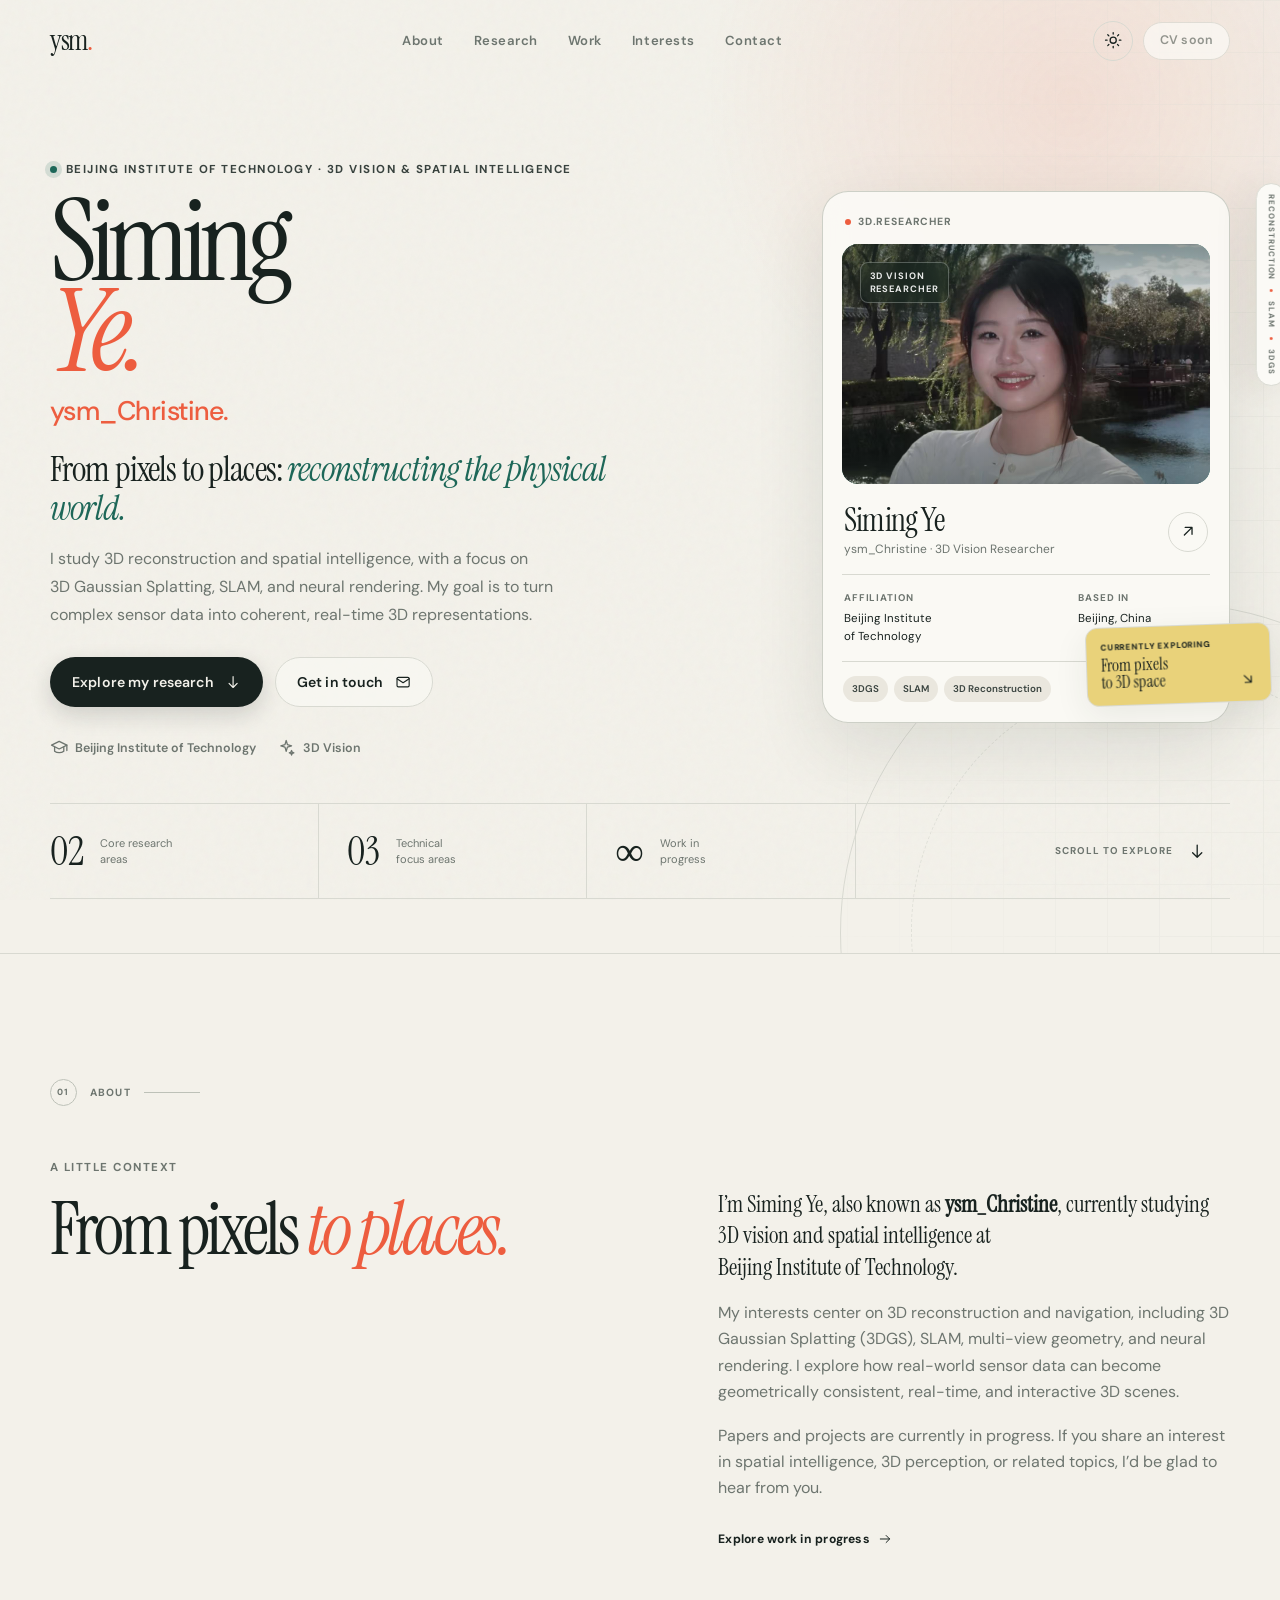
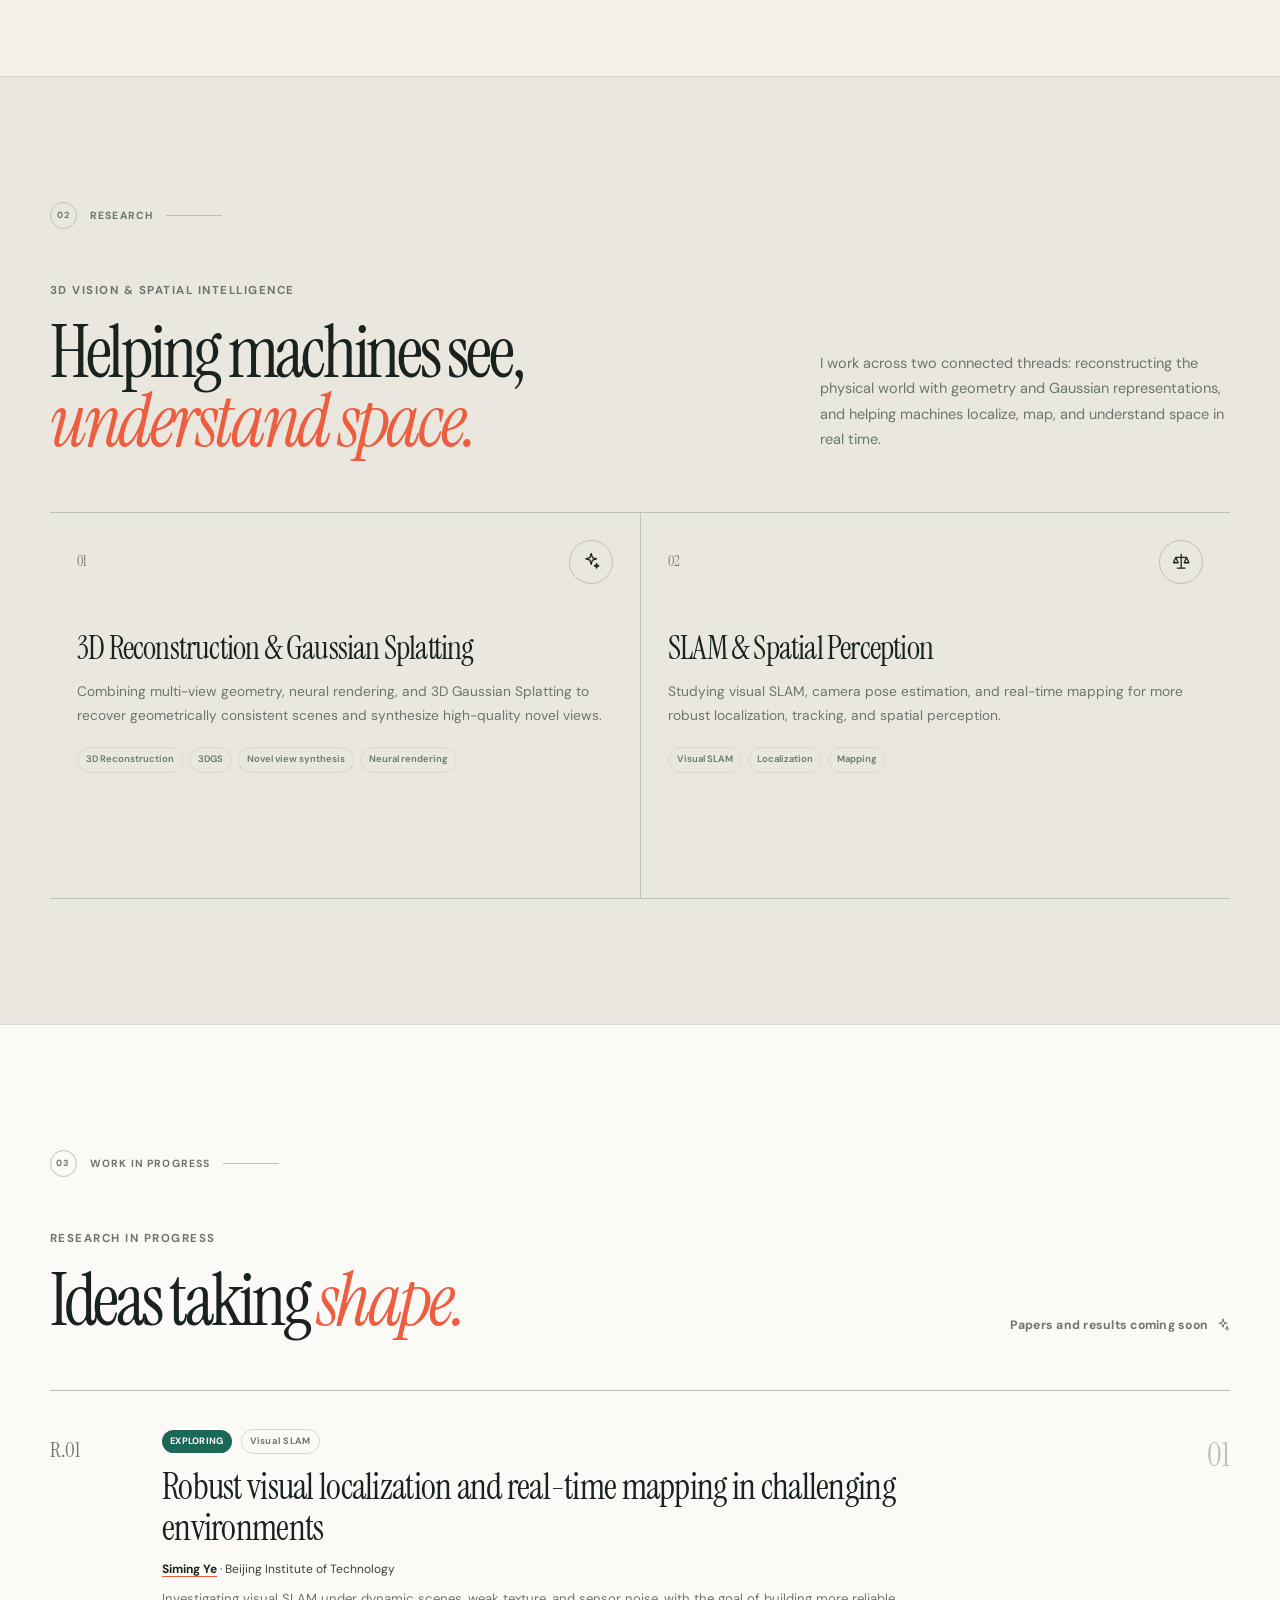
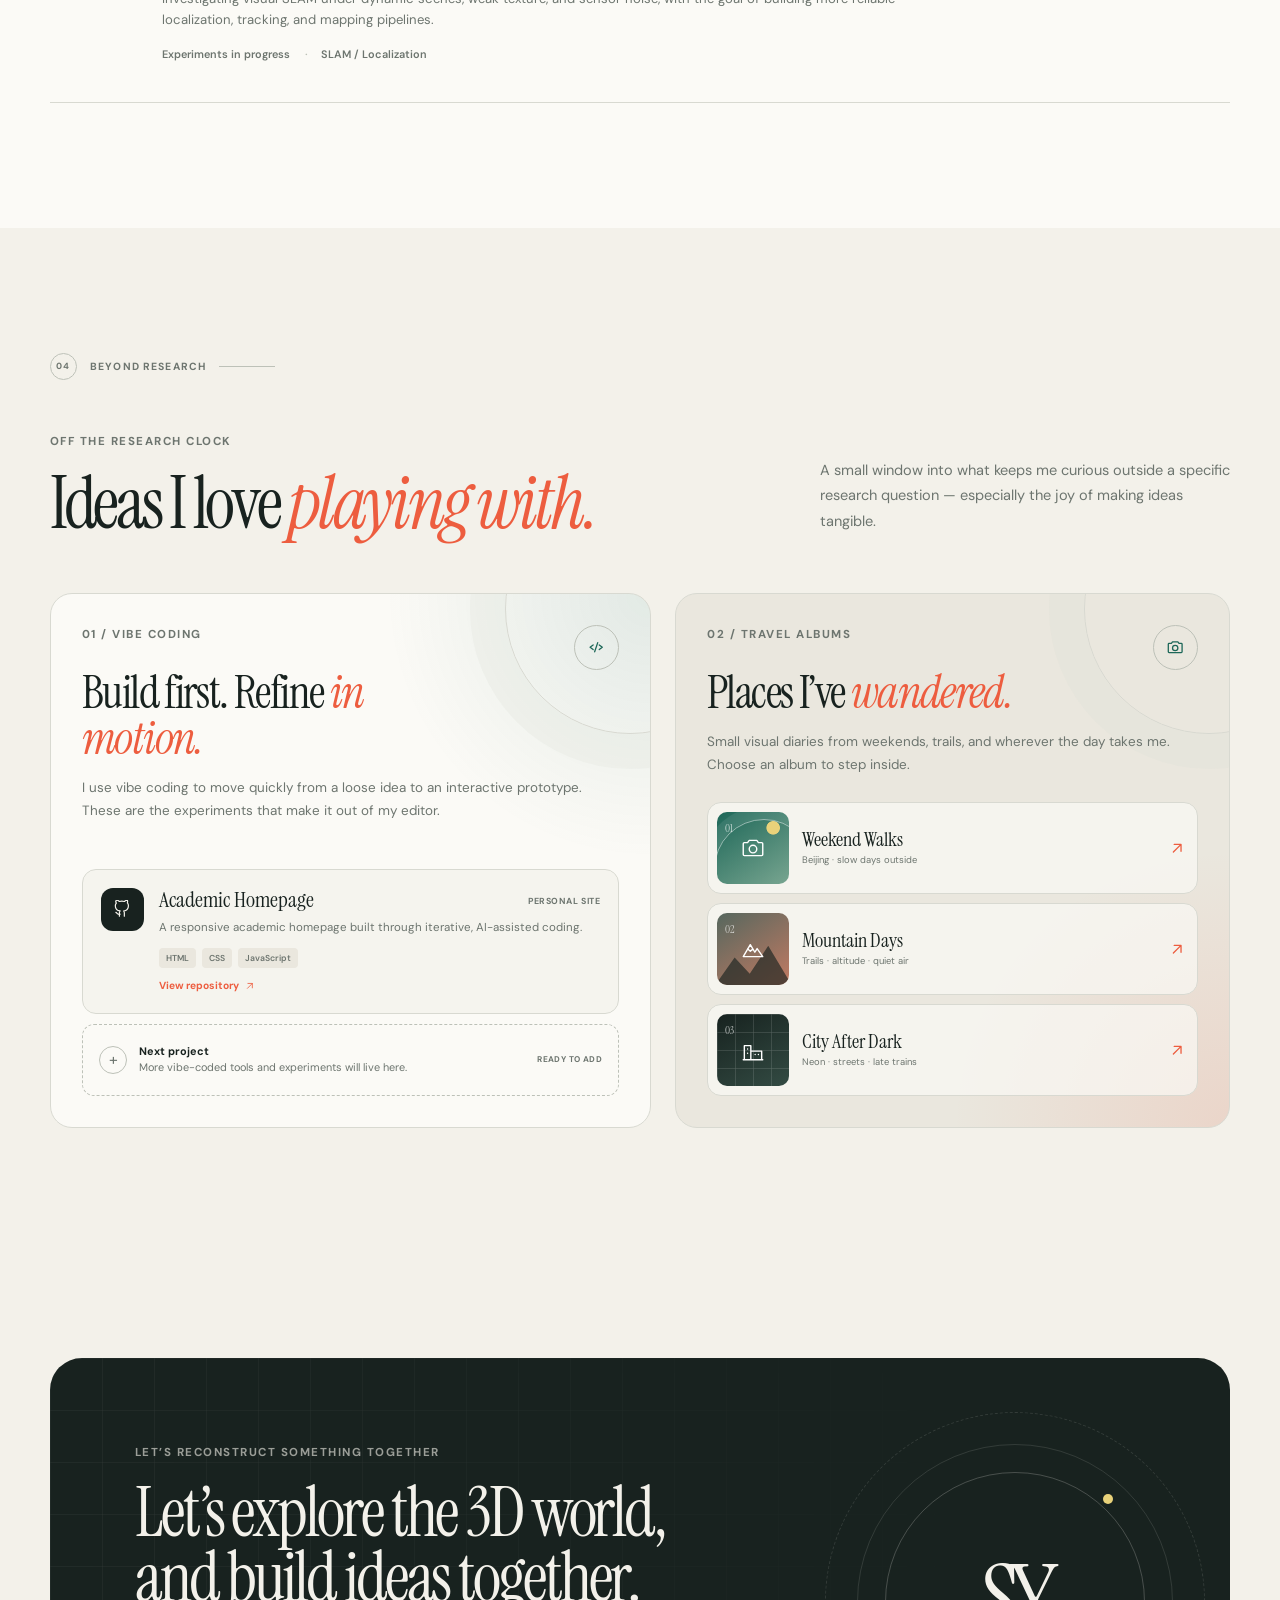
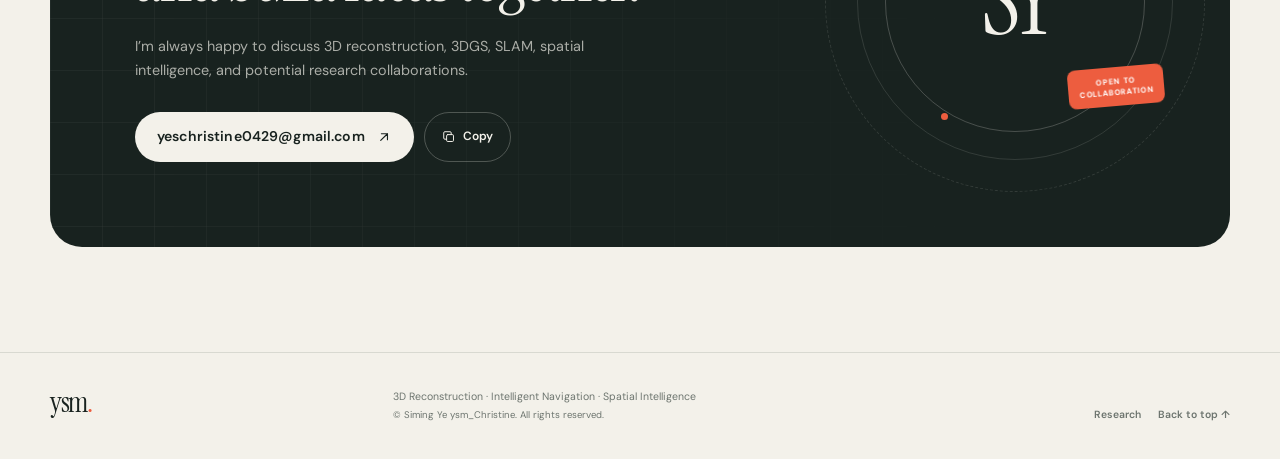
==== commit 6fe18de5: "Add GitHub repository link to index.html" ====
--- a/index.html
+++ b/index.html
@@ -403,10 +403,15 @@
                     </div>
                   </div>
                   <!-- Replace this status with an <a href="https://github.com/...">View repository</a> when the repo is public. -->
-                  <span class="repo-action is-pending">
-                    GitHub link soon
+                  <a
+                    class="repo-action"
+                    href="https://github.com/YesChristine/YesChristine.github.io"
+                    target="_blank"
+                    rel="noreferrer"
+                  >
+                    View repository
                     <svg class="icon" aria-hidden="true"><use href="#icon-arrow-up-right"></use></svg>
-                  </span>
+                  </a>
                 </article>
 
                 <div class="repo-placeholder">
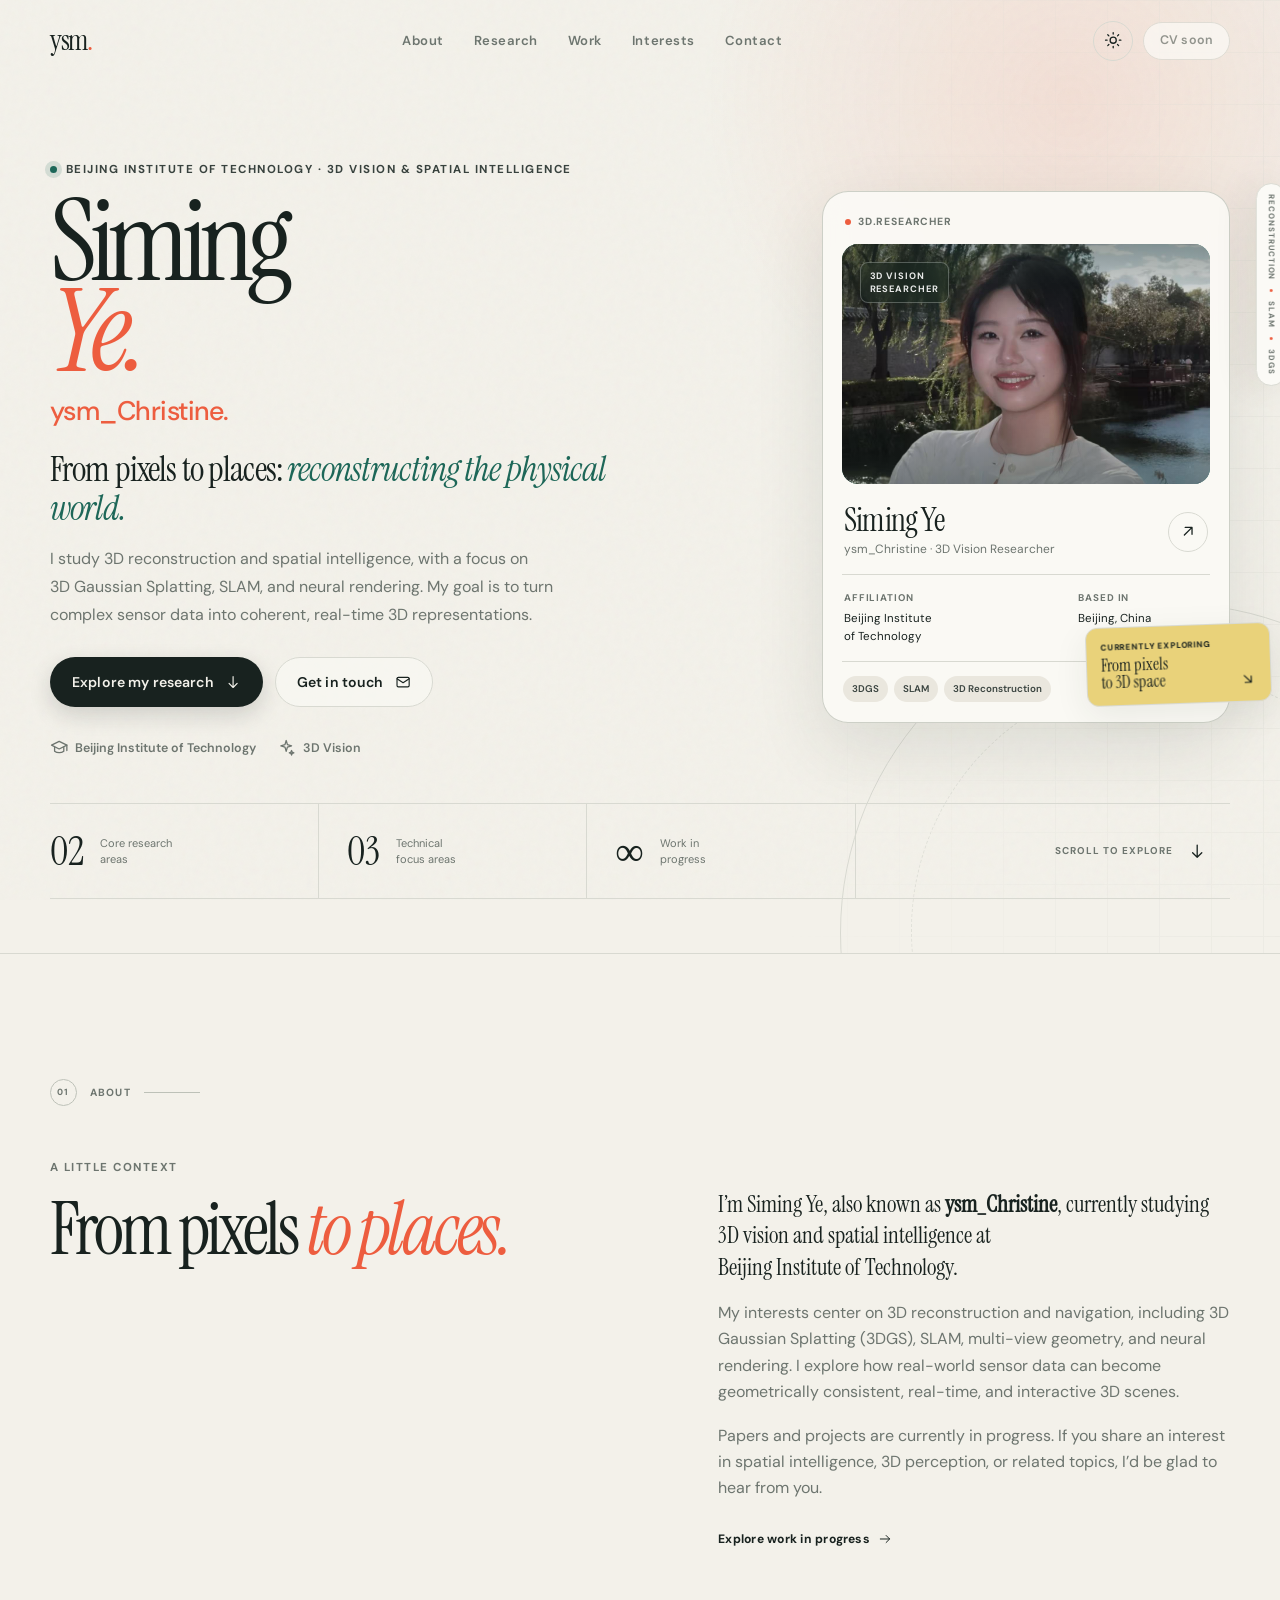
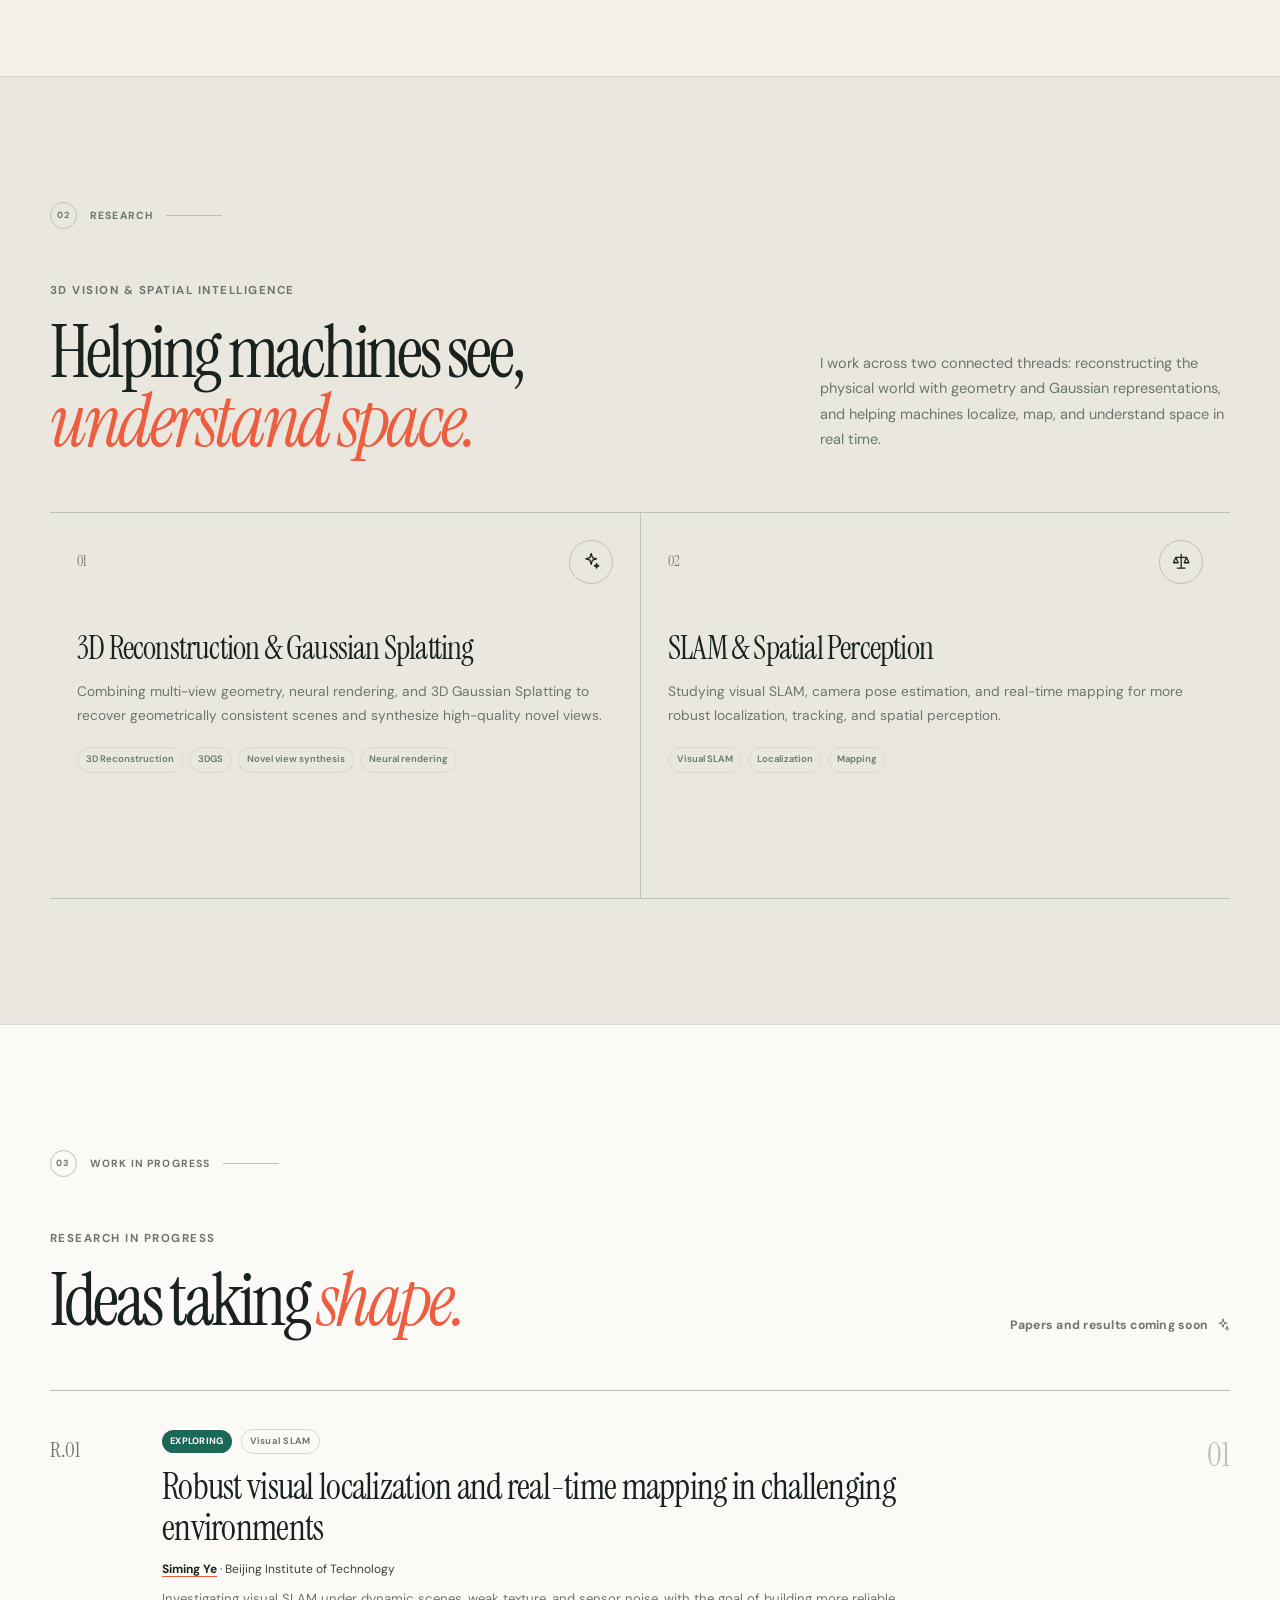
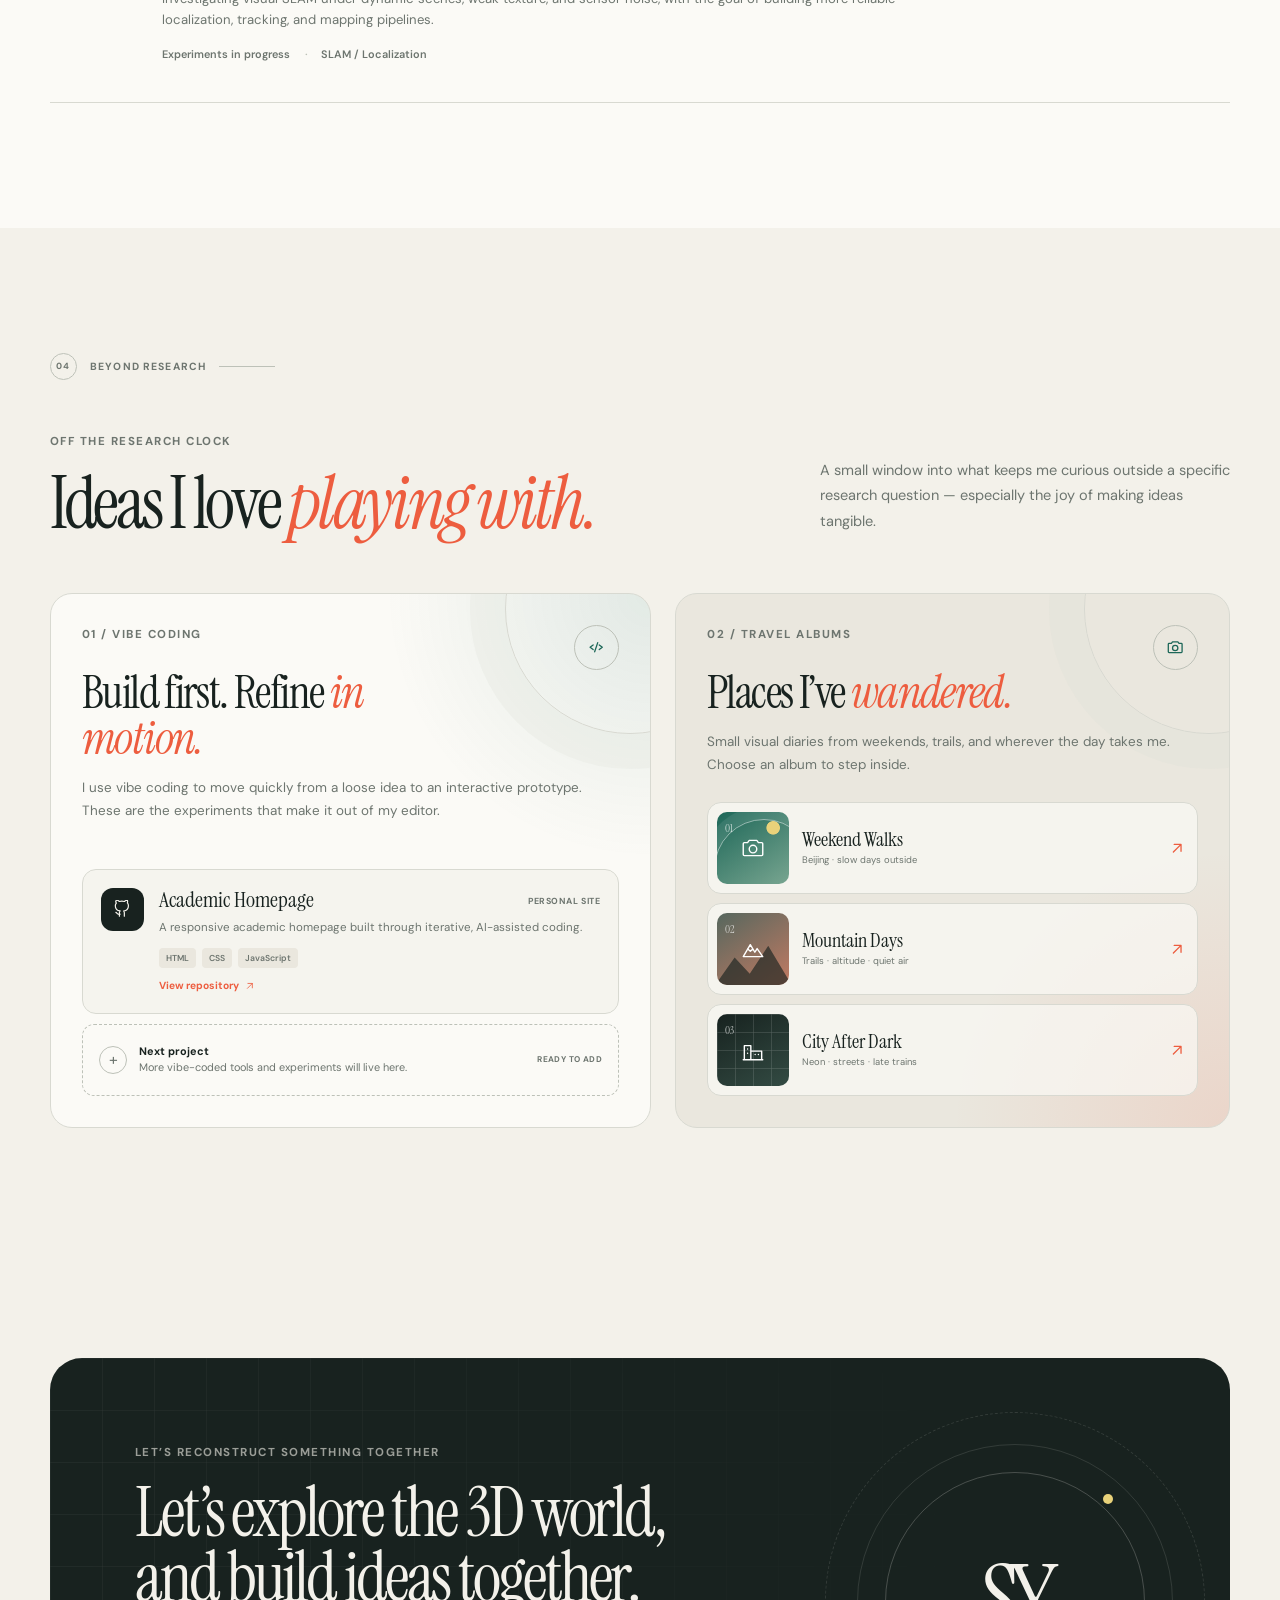
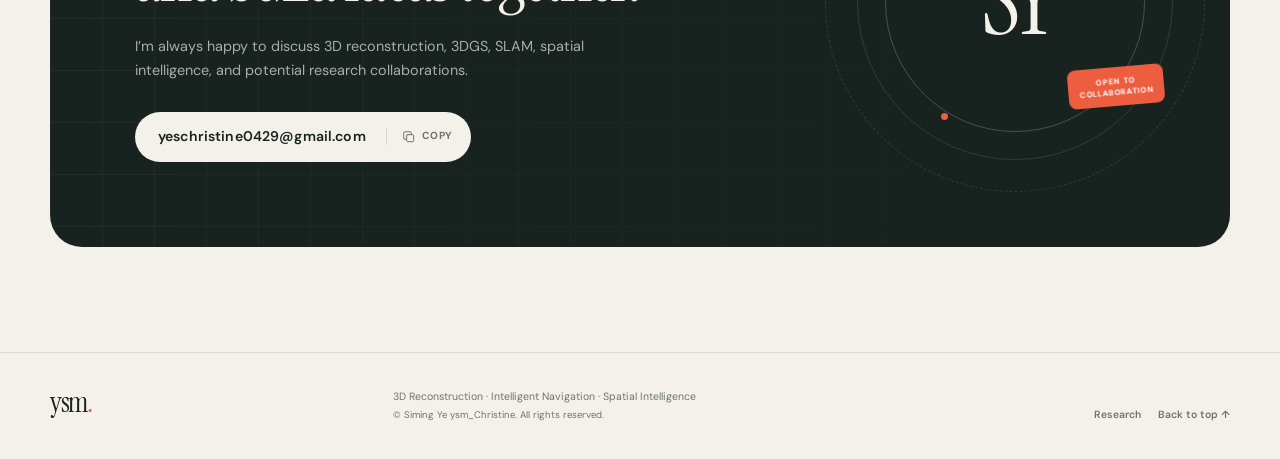
==== commit bde44822: "Add files via upload" ====
--- a/index.html
+++ b/index.html
@@ -17,7 +17,7 @@
       href="https://fonts.googleapis.com/css2?family=DM+Sans:wght@400;500;600;700&family=Instrument+Serif:ital@0;1&display=swap"
       rel="stylesheet"
     />
-    <link rel="stylesheet" href="styles.css?v=17" />
+    <link rel="stylesheet" href="styles.css?v=20" />
 
     <script>
       (() => {
@@ -42,7 +42,7 @@
           <a href="#about">About</a>
           <a href="#research">Research</a>
           <a href="#publications">Work</a>
-          <a href="#projects">Interests</a>
+          <a href="#interest">Interests</a>
           <a href="#contact">Contact</a>
         </nav>
 
@@ -274,9 +274,6 @@
                 <li>Novel view synthesis</li>
                 <li>Neural rendering</li>
               </ul>
-              <a href="#publications" class="card-arrow" aria-label="View reconstruction research in progress">
-                <svg class="icon" aria-hidden="true"><use href="#icon-arrow-up-right"></use></svg>
-              </a>
             </article>
 
             <article class="research-card reveal">
@@ -296,9 +293,6 @@
                 <li>Localization</li>
                 <li>Mapping</li>
               </ul>
-              <a href="#publications" class="card-arrow" aria-label="View SLAM research in progress">
-                <svg class="icon" aria-hidden="true"><use href="#icon-arrow-up-right"></use></svg>
-              </a>
             </article>
 
           </div>
@@ -351,7 +345,7 @@
         </div>
       </section>
 
-      <section class="section projects-section" id="projects">
+      <section class="section projects-section" id="interest">
         <div class="container">
           <div class="section-kicker reveal">
             <span>04</span>
@@ -402,7 +396,6 @@
                       <span>JavaScript</span>
                     </div>
                   </div>
-                  <!-- Replace this status with an <a href="https://github.com/...">View repository</a> when the repo is public. -->
                   <a
                     class="repo-action"
                     href="https://github.com/YesChristine/YesChristine.github.io"
@@ -494,13 +487,18 @@
                 and potential research collaborations.
               </p>
               <div class="contact-actions">
-                <a class="button button-light" href="mailto:yeschristine0429@gmail.com">
-                  yeschristine0429@gmail.com
-                  <svg class="icon"><use href="#icon-arrow-up-right"></use></svg>
-                </a>
-                <button class="copy-button" type="button" data-copy="yeschristine0429@gmail.com">
-                  <svg class="icon" aria-hidden="true"><use href="#icon-copy"></use></svg>
-                  <span>Copy</span>
+                <button
+                  class="button button-light contact-email-button"
+                  type="button"
+                  data-copy="yeschristine0429@gmail.com"
+                  aria-label="Copy email address yeschristine0429@gmail.com"
+                  title="Copy email address"
+                >
+                  <span class="contact-email-address">yeschristine0429@gmail.com</span>
+                  <span class="contact-email-action" aria-live="polite">
+                    <svg class="icon" aria-hidden="true"><use href="#icon-copy"></use></svg>
+                    <span data-copy-status>Copy</span>
+                  </span>
                 </button>
               </div>
             </div>
@@ -617,6 +615,6 @@
       </symbol>
     </svg>
 
-    <script src="script.js?v=17"></script>
+    <script src="script.js?v=20"></script>
   </body>
 </html>
--- a/styles.css
+++ b/styles.css
@@ -2161,27 +2161,46 @@
   color: var(--ink);
 }
 
-.copy-button {
+.contact-email-button {
   display: inline-flex;
   align-items: center;
-  gap: 7px;
+  justify-content: space-between;
+  gap: 20px;
   min-height: 50px;
-  padding: 0 17px;
-  border: 1px solid color-mix(in srgb, var(--bg) 25%, transparent);
-  border-radius: 999px;
-  background: transparent;
-  color: var(--bg);
-  font-size: 0.75rem;
-  font-weight: 600;
+  padding: 0 17px 0 22px;
+  white-space: nowrap;
   cursor: pointer;
-  transition:
-    border-color 180ms ease,
-    background-color 180ms ease;
-}
-
-.copy-button:hover {
-  border-color: color-mix(in srgb, var(--bg) 55%, transparent);
-  background: color-mix(in srgb, var(--bg) 8%, transparent);
+}
+
+.contact-email-address {
+  overflow: hidden;
+  text-overflow: ellipsis;
+}
+
+.contact-email-action {
+  display: inline-flex;
+  align-items: center;
+  justify-content: flex-end;
+  gap: 6px;
+  min-width: 67px;
+  padding-left: 15px;
+  border-left: 1px solid var(--line);
+  color: var(--muted);
+  font-size: 0.64rem;
+  font-weight: 700;
+  letter-spacing: 0.04em;
+  text-transform: uppercase;
+  transition: color 180ms ease;
+}
+
+.contact-email-action .icon {
+  width: 14px;
+  height: 14px;
+}
+
+.contact-email-button:hover .contact-email-action,
+.contact-email-button.is-copied .contact-email-action {
+  color: var(--green);
 }
 
 .contact-visual {
@@ -2878,9 +2897,16 @@
     font-size: 0.72rem;
   }
 
-  .copy-button {
+  .contact-email-button {
     width: 100%;
-    justify-content: center;
+    gap: 10px;
+    padding-inline: 14px;
+    font-size: 0.65rem;
+  }
+
+  .contact-email-action {
+    min-width: 54px;
+    padding-left: 10px;
   }
 
   .contact-visual {
@@ -2925,7 +2951,7 @@
   .floating-note,
   .project-window,
   .contact-visual,
-  .copy-button,
+  .contact-email-action,
   .site-footer {
     display: none !important;
   }
